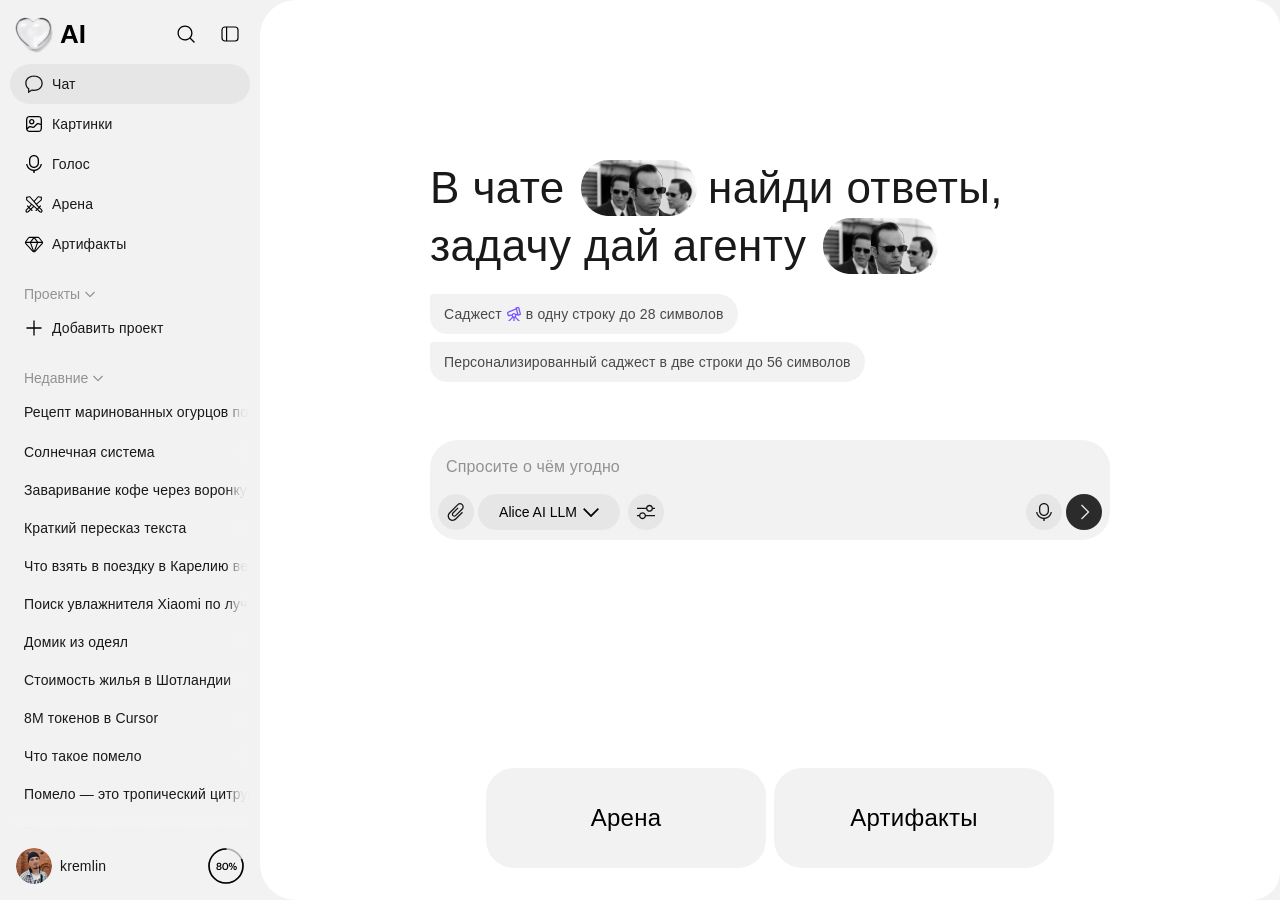
==== index.html @ e1cd1c2b "Smooth shared composer transitions and keep gallery previews at fixed size" ====
<!doctype html>
<html lang="ru">
<head>

  <meta charset="utf-8">
  <meta name="viewport" content="width=device-width, initial-scale=1">
  <meta name="color-scheme" content="light">
  <title>Чат · AI</title>
  <link rel="icon" href="[data-uri]">
  <link rel="stylesheet" href="styles.css?v=21e15c0807">
  <link rel="stylesheet" href="shared-composer.css?v=565c6301f0">
  <script src="shared-composer.js?v=a75b2acd11" defer></script>
  <script src="app.js?v=e0ffdef84a" defer></script>
</head>
<body>
  <div class="app">
    <aside class="sidebar" aria-label="Боковая панель">
      <header class="sidebar-header">
        <a class="brand" href="#" data-open-ai aria-label="Главная"><span class="brand-mark"><img src="assets/logo.png" alt=""></span><strong>AI</strong></a>
        <div class="header-tools"><a href="#" class="icon-button search-button" data-animated-icon aria-label="Поиск" data-tooltip="Поиск"><svg class="nav-icon nav-icon--search" width="20" height="20" viewBox="0 0 20 20" fill="none" aria-hidden="true" focusable="false"><g>
<path d="M8.99805 1.50098C13.1392 1.50098 16.4969 4.85794 16.4971 8.99902L16.4873 9.38477C16.4019 11.0697 15.7573 12.6058 14.7393 13.8174L18.915 18L17.9961 18.9189L13.8213 14.7373C12.5171 15.8345 10.8355 16.498 8.99805 16.498L8.6123 16.4883C4.65064 16.2874 1.50026 13.0105 1.5 8.99902C1.50013 4.85803 4.85705 1.50111 8.99805 1.50098ZM8.99805 2.80078C5.57502 2.80091 2.79994 5.576 2.7998 8.99902C2.80007 12.4219 5.5751 15.1971 8.99805 15.1973C12.4211 15.1973 15.196 12.422 15.1963 8.99902C15.1962 5.57591 12.4212 2.80078 8.99805 2.80078Z" fill="black"/>
</g><path class="search-glint" d="M4.8 8.8a4.2 4.2 0 0 1 4.2-4.2" stroke="black" stroke-width="1.1" stroke-linecap="round" pathLength="1"/></svg></a><button type="button" class="icon-button sidebar-toggle" data-animated-icon aria-label="Свернуть панель" aria-expanded="true" aria-controls="sidebar-lists" data-tooltip="Свернуть панель"><svg class="nav-icon nav-icon--panel" width="20" height="20" viewBox="0 0 20 20" fill="none" aria-hidden="true" focusable="false"><g>
<rect x="2" y="3" width="16" height="14" rx="3" stroke-width="1.2" stroke="black"/>
<line class="panel-divider" x1="6.6" y1="3" x2="6.6" y2="17" stroke-width="1.2" stroke="black"/>
</g></svg></button></div>
      </header>

      <nav class="navigation" aria-label="Разделы">
        <ul>
          <li class="menu-row nav-item" aria-current="page"><a class="row-link" data-animated-icon href="#" aria-label="Чат" data-open-ai data-tooltip="Чат" data-tooltip-collapsed data-tooltip-placement="right"><svg class="nav-icon nav-icon--chat" width="20" height="20" viewBox="0 0 20 20" fill="none" xmlns="http://www.w3.org/2000/svg" aria-hidden="true" focusable="false"><path fill-rule="evenodd" clip-rule="evenodd" d="M4.50002 19H4.00002V15.0846C2.29404 13.7394 1.22791 11.7382 1.22791 9.25032C1.22791 4.48127 5.14541 1.50061 9.97791 1.50061C14.8104 1.50061 18.7279 4.48127 18.7279 9.25032C18.7279 14.0194 14.8104 17 9.97791 17C9.27441 17 8.5903 16.9369 7.93485 16.8142L4.50002 19ZM5.30002 14.4542V16.95L7.66972 15.442L8.17397 15.5364C8.74812 15.6438 9.35209 15.7 9.97791 15.7C14.303 15.7 17.4279 13.1075 17.4279 9.25032C17.4279 5.39314 14.303 2.80061 9.97791 2.80061C5.65277 2.80061 2.52791 5.39314 2.52791 9.25032C2.52791 11.3325 3.4056 12.9604 4.80497 14.0638L5.30002 14.4542Z" fill="black" fill-opacity="0.9"/><g class="chat-typing" fill="black" fill-opacity=".9"><circle class="typing-dot typing-dot-1" cx="6.5" cy="9" r=".8"/><circle class="typing-dot typing-dot-2" cx="10" cy="9" r=".8"/><circle class="typing-dot typing-dot-3" cx="13.5" cy="9" r=".8"/></g></svg><span>Чат</span></a></li>
          <li class="menu-row nav-item"><a class="row-link" data-animated-icon href="#" aria-label="Картинки" data-tooltip="Картинки" data-tooltip-collapsed data-tooltip-placement="right"><svg class="nav-icon nav-icon--picture" width="20" height="20" viewBox="0 0 20 20" fill="none" xmlns="http://www.w3.org/2000/svg" aria-hidden="true" focusable="false"><path d="M12.0498 2C14.3412 2 15.4875 1.99987 16.3291 2.51562C16.7999 2.80417 17.1958 3.20011 17.4844 3.6709C18.0001 4.51254 18 5.65879 18 7.9502V12.0498C18 14.3412 18.0001 15.4875 17.4844 16.3291C17.1958 16.7999 16.7999 17.1958 16.3291 17.4844C15.4875 18.0001 14.3412 18 12.0498 18H7.9502C5.65879 18 4.51254 18.0001 3.6709 17.4844C3.20011 17.1958 2.80417 16.7999 2.51562 16.3291C1.99987 15.4875 2 14.3412 2 12.0498V7.9502C2 5.65879 1.99987 4.51254 2.51562 3.6709C2.80417 3.20011 3.20011 2.80417 3.6709 2.51562C4.51254 1.99987 5.65879 2 7.9502 2H12.0498ZM13.8623 10.3164C13.7751 10.3265 13.6893 10.3506 13.6094 10.3867C13.4939 10.439 13.3829 10.536 12.9385 10.9805L10.9141 13.0049C10.5709 13.3488 10.2856 13.6351 9.92578 13.7979C9.7236 13.8893 9.50849 13.949 9.28809 13.9746C8.89574 14.0202 8.50359 13.9211 8.03223 13.8027L6.74316 13.4805C6.13324 13.328 5.98825 13.3018 5.8623 13.3164C5.77513 13.3265 5.68933 13.3506 5.60938 13.3867C5.49392 13.439 5.38291 13.536 4.93848 13.9805L3.51074 15.4082C3.54593 15.5069 3.58409 15.5842 3.62402 15.6494C3.80543 15.9454 4.05456 16.1946 4.35059 16.376C4.53278 16.4876 4.80713 16.5862 5.38965 16.6416C5.99189 16.6989 6.77932 16.7002 7.9502 16.7002H12.0498C13.2207 16.7002 14.0081 16.6989 14.6104 16.6416C15.1929 16.5862 15.4672 16.4876 15.6494 16.376C15.9454 16.1946 16.1946 15.9454 16.376 15.6494C16.4876 15.4672 16.5862 15.1929 16.6416 14.6104C16.6989 14.0081 16.7002 13.2207 16.7002 12.0498V10.9697L14.7432 10.4805C14.1332 10.328 13.9883 10.3018 13.8623 10.3164ZM7.9502 3.2998C6.77932 3.2998 5.99189 3.30114 5.38965 3.3584C4.80713 3.41381 4.53278 3.51241 4.35059 3.62402C4.05456 3.80543 3.80543 4.05456 3.62402 4.35059C3.51241 4.53278 3.41381 4.80713 3.3584 5.38965C3.30114 5.99189 3.2998 6.77932 3.2998 7.9502V12.0498C3.2998 12.7432 3.30022 13.3021 3.3125 13.7676L4.08594 12.9951C4.42908 12.6512 4.71443 12.3649 5.07422 12.2021C5.2764 12.1107 5.49151 12.051 5.71191 12.0254C6.10426 11.9798 6.49641 12.0789 6.96777 12.1973L8.25684 12.5195C8.86675 12.672 9.01175 12.6982 9.1377 12.6836C9.22487 12.6735 9.31067 12.6494 9.39062 12.6133C9.50608 12.561 9.61708 12.464 10.0615 12.0195L12.0859 9.99512C12.4291 9.65119 12.7144 9.36488 13.0742 9.20215C13.2764 9.11072 13.4915 9.051 13.7119 9.02539C14.1043 8.97981 14.4964 9.07886 14.9678 9.19727L16.7002 9.62988V7.9502C16.7002 6.77932 16.6989 5.99189 16.6416 5.38965C16.5862 4.80713 16.4876 4.53278 16.376 4.35059C16.1946 4.05456 15.9454 3.80543 15.6494 3.62402C15.4672 3.51241 15.1929 3.41381 14.6104 3.3584C14.0081 3.30114 13.2207 3.2998 12.0498 3.2998H7.9502Z" fill="black"/><path d="M7.74902 5C9.26717 5.00005 10.498 6.23087 10.498 7.74902C10.498 9.26713 9.26713 10.498 7.74902 10.498C6.23087 10.498 5.00005 9.26717 5 7.74902C5 6.23083 6.23083 5 7.74902 5ZM7.74902 6.2998C6.9488 6.2998 6.2998 6.9488 6.2998 7.74902C6.29986 8.5492 6.94884 9.19824 7.74902 9.19824C8.54916 9.19819 9.19819 8.54916 9.19824 7.74902C9.19824 6.94884 8.5492 6.29986 7.74902 6.2998Z" fill="black" class="picture-sun"/></svg><span>Картинки</span></a></li>
          <li class="menu-row nav-item"><a class="row-link" data-animated-icon href="#" aria-label="Голос" data-tooltip="Голос" data-tooltip-collapsed data-tooltip-placement="right"><svg class="nav-icon nav-icon--voice" width="20" height="20" viewBox="0 0 20 20" fill="none" xmlns="http://www.w3.org/2000/svg" aria-hidden="true" focusable="false"><path d="M3.37402 10C3.85683 13.2259 6.63971 15.7 10 15.7002C13.3603 15.7 16.1432 13.2259 16.626 10H17.9346C17.4749 13.6849 14.5119 16.5903 10.7998 16.959L10.6523 19H9.34766L9.19922 16.959C5.48763 16.5898 2.52408 13.6845 2.06445 10H3.37402Z" fill="black"/><path d="M10 1C12.7614 1 15 3.23858 15 6V9C15 11.7614 12.7614 14 10 14C7.23858 14 5 11.7614 5 9V6C5 3.23858 7.23858 1 10 1ZM10 2.2998C7.95655 2.2998 6.2998 3.95655 6.2998 6V9C6.2998 11.0435 7.95655 12.7002 10 12.7002C12.0435 12.7002 13.7002 11.0435 13.7002 9V6C13.7002 3.95655 12.0435 2.2998 10 2.2998Z" fill="black" class="voice-capsule"/><g class="voice-waves" fill="none" stroke="black" stroke-width="1.1" stroke-linecap="round"><path d="M2.7 4.5Q1.2 6.4 2.7 8.3" pathLength="1"/><path d="M17.3 4.5Q18.8 6.4 17.3 8.3" pathLength="1"/></g></svg><span>Голос</span></a></li>
          <li class="menu-row nav-item"><a class="row-link" data-animated-icon href="#" aria-label="Арена" data-tooltip="Арена" data-tooltip-collapsed data-tooltip-placement="right"><svg class="nav-icon nav-icon--arena" aria-hidden="true" focusable="false" preserveAspectRatio="none" overflow="visible" style="display: block;" width="20" height="20" viewBox="0 0 20 20" fill="none" xmlns="http://www.w3.org/2000/svg">
<g>
<path d="M14.2373 2.2218L17.4189 2.67688L17.8916 2.74426V6.20032L17.7012 6.36536L13.1035 10.3341L14.8818 12.3927L15.1064 12.6163L16.1113 11.6114C16.3261 11.3968 16.6739 11.3967 16.8887 11.6114C17.1033 11.8262 17.1033 12.174 16.8887 12.3888L15.8838 13.3937L18.0479 15.5607L18.0781 15.5909L18.1035 15.6251L18.1045 15.6271L18.1064 15.629C18.1075 15.6304 18.109 15.632 18.1104 15.6339C18.1132 15.6379 18.1169 15.6435 18.1211 15.6495C18.1295 15.6617 18.1405 15.6784 18.1533 15.6984C18.1792 15.7386 18.2137 15.7945 18.251 15.8634C18.3247 15.9995 18.4163 16.196 18.4785 16.4288C18.6039 16.8981 18.6194 17.5848 18.0479 18.1564C17.4763 18.7276 16.7896 18.7113 16.3203 18.5861C16.0879 18.5239 15.8919 18.4321 15.7559 18.3585C15.687 18.3212 15.6301 18.2877 15.5898 18.2618C15.5698 18.2489 15.5532 18.237 15.541 18.2286C15.5352 18.2246 15.5303 18.2207 15.5264 18.2179C15.5244 18.2166 15.522 18.216 15.5205 18.215L15.5176 18.212L15.4824 18.1866L15.4522 18.1564L13.2871 15.9904L12.3887 16.8888C12.1739 17.1034 11.8261 17.1034 11.6113 16.8888C11.3966 16.6741 11.3967 16.3262 11.6113 16.1114L12.5098 15.213L12.2861 14.9894L10 13.0148L7.71387 14.9894L7.49024 15.213L8.38867 16.1114C8.60319 16.3262 8.60325 16.6741 8.38867 16.8888C8.17396 17.1035 7.82614 17.1033 7.61133 16.8888L6.71289 15.9904L4.54785 18.1564L4.51758 18.1866L4.48242 18.212L4.47949 18.215C4.47807 18.216 4.47559 18.2166 4.47363 18.2179C4.46973 18.2207 4.46482 18.2246 4.45899 18.2286C4.44679 18.237 4.4302 18.2489 4.41016 18.2618C4.36997 18.2877 4.31301 18.3212 4.24414 18.3585C4.10818 18.4321 3.91206 18.5239 3.67969 18.5861C3.21046 18.7114 2.52373 18.7275 1.95215 18.1564C1.38044 17.5848 1.39613 16.8982 1.52149 16.4288C1.58368 16.196 1.67531 15.9995 1.74902 15.8634C1.78634 15.7945 1.82082 15.7386 1.84668 15.6984C1.85955 15.6784 1.87052 15.6617 1.87891 15.6495C1.88307 15.6435 1.88681 15.6379 1.88965 15.6339C1.89099 15.6321 1.89255 15.6304 1.89356 15.629L1.89551 15.6271V15.6251L1.92188 15.5909L1.95215 15.5607L4.11621 13.3937L3.11133 12.3888C2.89654 12.174 2.89654 11.8262 3.11133 11.6114C3.32613 11.3968 3.67393 11.3967 3.88867 11.6114L4.89356 12.6163L5.11817 12.3927L6.89551 10.3341L2.29883 6.36536L2.1084 6.20032V2.74426L2.58106 2.67688L5.7627 2.2218L6.06055 2.17981L6.25684 2.40735L10 6.74133L13.7432 2.40735L13.9395 2.17981L14.2373 2.2218ZM2.7666 16.2999C2.75375 16.3202 2.73683 16.3508 2.7168 16.3878C2.67079 16.4728 2.61856 16.5873 2.58496 16.713C2.51875 16.961 2.53486 17.1833 2.72949 17.378C2.92442 17.5728 3.14743 17.5898 3.39551 17.5236C3.52118 17.49 3.63579 17.4377 3.7207 17.3917C3.75919 17.3709 3.78924 17.351 3.80957 17.338L5.93457 15.212L4.89453 14.172L2.7666 16.2999ZM14.0654 15.212L16.1904 17.338C16.2108 17.351 16.2408 17.3709 16.2793 17.3917C16.3642 17.4377 16.4788 17.49 16.6045 17.5236C16.8525 17.5898 17.0756 17.5728 17.2705 17.378C17.465 17.1833 17.4812 16.961 17.415 16.713C17.3815 16.5873 17.3292 16.4728 17.2832 16.3878C17.2632 16.3508 17.2463 16.3203 17.2334 16.2999L15.1055 14.172L14.0654 15.212ZM5.93848 13.1271L5.92578 13.1417L5.91113 13.1564L5.67188 13.3947L6.71192 14.4347L6.95215 14.1964L6.96582 14.1827L6.98145 14.1691L9.1582 12.2882L7.72852 11.0538L5.93848 13.1271ZM3.20899 3.69739V5.69641L13.0186 14.1691L13.0342 14.1827L13.0479 14.1964L13.2881 14.4347L14.3281 13.3947L14.0889 13.1564L14.0742 13.1417L14.0615 13.1271L5.62207 3.35364L3.20899 3.69739ZM10.7266 7.58215L12.3848 9.50207L16.791 5.69641V3.69739L14.3779 3.35364L10.7266 7.58215Z" fill="black"/>
</g>
<path class="arena-clash" d="M7.3 2.6l1.1 1.5M10 .9v2M12.7 2.6l-1.1 1.5" stroke="black" stroke-width="1.1" stroke-linecap="round" pathLength="1"/></svg><span>Арена</span></a></li>
          <li class="menu-row nav-item"><a class="row-link" data-animated-icon href="#" aria-label="Артифакты" data-open-artifacts data-tooltip="Артифакты" data-tooltip-collapsed data-tooltip-placement="right"><svg class="nav-icon nav-icon--gem" width="20" height="20" viewBox="0 0 20 20" fill="none" xmlns="http://www.w3.org/2000/svg" aria-hidden="true" focusable="false"><path d="M1.83441 9.64739L8.89859 17.2882C9.49241 17.9305 10.5076 17.9305 11.1014 17.2882L18.1277 9.68843C18.6297 9.1454 18.661 8.31748 18.2015 7.73805L15.2259 3.98624C14.9414 3.62748 14.5086 3.41833 14.0507 3.41833H5.62292C5.14193 3.41833 4.69011 3.649 4.40801 4.03857L1.7209 7.74934C1.30168 8.32826 1.34918 9.12255 1.83441 9.64739Z" stroke="black" stroke-width="1.1"/><g class="gem-facets"><path d="M18.6327 8.37756H1.36735" stroke="black" stroke-width="1.1"/><path d="M13.6735 8.37756L10.2948 17.5" stroke="black" stroke-width="1.1"/><path d="M6.32653 8.37756L9.73425 17.5784" stroke="black" stroke-width="1.1"/><path d="M10 3.41833L13.8571 8.37752" stroke="black" stroke-width="1.1"/><path d="M10.1837 3.41833L6.32653 8.37752" stroke="black" stroke-width="1.1"/></g><path class="gem-glint" d="M17.1 .7V4.5M15.2 2.6H19" fill="none" stroke="black" stroke-width="1.1" stroke-linecap="round" pathLength="1"/></svg><span>Артифакты</span></a></li>
        </ul>
      </nav>
      <nav class="compact-lists" aria-label="Списки" inert aria-hidden="true">
        <button class="icon-button compact-projects" data-animated-icon type="button" aria-label="Проекты" data-tooltip="Проекты" data-tooltip-placement="right" hidden><svg class="nav-icon nav-icon--projects" width="20" height="20" viewBox="0 0 20 20" fill="none" aria-hidden="true" focusable="false"><rect class="project-sheet" x="6" y="4.5" width="7.5" height="9" rx="1" stroke="black" stroke-width="1.1"/><g>
<path class="folder-body" d="M10 3.8418H15.5C17.433 3.8418 19 5.4088 19 7.3418V14.1523L18.9951 14.332C18.9045 16.1219 17.4696 17.5569 15.6797 17.6475L15.5 17.6523H4.5L4.32031 17.6475C2.53043 17.5569 1.09554 16.1219 1.00488 14.332L1 14.1523V5.5C1 3.567 2.567 2 4.5 2H8.2002L10 3.8418ZM4.5 3.2998C3.28498 3.2998 2.29981 4.28497 2.2998 5.5V14.1523C2.29995 15.3672 3.28506 16.3525 4.5 16.3525H15.5C16.7149 16.3525 17.7001 15.3672 17.7002 14.1523V7.3418C17.7002 6.12677 16.715 5.1416 15.5 5.1416H9.45312L7.65234 3.2998H4.5Z" fill="black"/>
</g></svg></button>
        <button class="icon-button compact-chats" data-animated-icon type="button" aria-label="Чаты" data-tooltip="Чаты" data-tooltip-placement="right"><svg class="nav-icon nav-icon--chats" width="20" height="20" viewBox="0 0 20 20" fill="none" aria-hidden="true" focusable="false"><g>
<path d="M8.72658 1.5C12.5292 1.5 15.6481 3.77199 15.932 7.45215C17.4834 8.35142 18.4993 9.91698 18.4993 11.9528C18.4993 13.3444 18.0236 14.5155 17.2274 15.4049V18.4902H17.2176V18.5H16.1056L16.1066 18.499L14.0134 17.1666C13.544 17.2614 13.0527 17.3119 12.5463 17.3119C10.1635 17.3119 8.10625 16.2285 7.15517 14.3749C7.08384 14.3623 7.01306 14.3482 6.94253 14.3339L4.40253 15.9512L4.39668 15.9551V15.9531H3.20862V15.9434H3.19886V12.3625C2.13932 11.2644 1.50075 9.78286 1.50065 8.00522C1.50065 4.00153 4.7371 1.50017 8.72658 1.5ZM15.8832 8.99334C15.399 12.3925 12.4187 14.4798 8.80266 14.5085C9.62065 15.4548 10.937 16.0185 12.5463 16.0185C12.971 16.0185 13.3782 15.9772 13.7617 15.8995L14.265 15.7971L14.2748 15.7951L14.2728 15.798L15.934 16.8544V14.9065L15.9437 14.9153L15.9369 14.9084L16.2617 14.5456C16.8421 13.8985 17.2059 13.0351 17.2059 11.9528C17.2059 10.7343 16.7197 9.70943 15.8832 8.99334ZM8.72658 2.79344C6.99467 2.79352 5.51111 3.31791 4.46106 4.23124C3.4112 5.14453 2.79406 6.44762 2.79406 8.00522C2.79416 9.45498 3.30728 10.614 4.13137 11.4671L4.48935 11.8377L4.49617 11.8446H4.49227V14.3602L6.68502 12.9653L6.6938 12.9605L6.69282 12.9644L7.19614 13.0668C7.68043 13.165 8.19315 13.216 8.72658 13.216C10.4586 13.216 11.942 12.6916 12.9921 11.7782C14.042 10.865 14.66 9.56278 14.6601 8.00522C14.6601 6.44749 14.0421 5.14454 12.9921 4.23124C11.942 3.31795 10.4585 2.79344 8.72658 2.79344Z" fill="black"/>
</g><g fill="black"><circle class="typing-dot typing-dot-1" cx="6" cy="8" r=".65"/><circle class="typing-dot typing-dot-2" cx="8.7" cy="8" r=".65"/><circle class="typing-dot typing-dot-3" cx="11.4" cy="8" r=".65"/></g></svg></button>
      </nav>

      <div class="sidebar-lists" id="sidebar-lists">
        <section class="projects" data-collapsible aria-labelledby="projects-heading">
          <div class="section-head"><h2 id="projects-heading"><a class="section-toggle" href="#" role="button" aria-expanded="true" aria-controls="projects-list">Проекты<img src="[data-uri]" alt=""></a></h2><a href="#" class="icon-button row-action" aria-label="Добавить проект" data-tooltip="Добавить" role="button" data-add-project="header" hidden><img src="[data-uri]" alt=""></a></div>
          <ul id="projects-list">
            <li class="menu-row nav-item" data-empty-project>
              <a class="row-link" href="#" role="button" data-add-project="empty">
                <span class="project-add-icon"><img src="assets/add-project.svg" alt=""></span>
                <span>Добавить проект</span>
              </a>
            </li>
            <li id="metrics-project" hidden class="menu-row item-row folder-row"><a class="row-link" href="#" role="button" data-project-toggle aria-expanded="true" aria-controls="metrics-chat"><img data-folder-open src="[data-uri]" alt=""><img data-folder-closed hidden src="[data-uri]" alt=""><span class="row-label">Метрика</span></a><a href="#" class="icon-button row-action" aria-label="Действия · Метрика"><img src="[data-uri]" alt=""></a></li>
            <li id="metrics-chat" class="menu-row item-row nested" hidden><a class="row-link" href="#"><span class="row-label">Анализ эксперимента редизайна</span></a><a href="#" class="icon-button row-action" aria-label="Действия · Анализ эксперимента редизайна"><img src="[data-uri]" alt=""></a></li>
            <li id="architecture-project" hidden class="menu-row item-row folder-row"><a class="row-link" href="#"><img src="[data-uri]" alt=""><span class="row-label">Архитектура</span></a><a href="#" class="icon-button row-action" aria-label="Действия · Архитектура"><img src="[data-uri]" alt=""></a></li>
          </ul>
        </section>

        <section class="recent" data-collapsible aria-labelledby="recent-heading">
          <div class="section-head"><h2 id="recent-heading"><a class="section-toggle" href="#" role="button" aria-expanded="true" aria-controls="recent-content">Недавние<img src="[data-uri]" alt=""></a></h2><a href="#" class="icon-button row-action" aria-label="Управление списком" data-tooltip="Выбрать"><img src="[data-uri]" alt=""></a></div>
          <div class="recent-window" id="recent-content">
            <ul class="recent-list" tabindex="0" aria-label="Недавние чаты">
              <li class="menu-row item-row "><a class="row-link" href="#"><span class="row-label">Рецепт маринованных огурцов по бабушкиному рецепту</span></a><a href="#" class="icon-button row-action" aria-label="Действия · Рецепт маринованных огурцов по бабушкиному рецепту"><img src="[data-uri]" alt=""></a></li>
              <li class="menu-row item-row "><a class="row-link" href="#"><span class="row-label">Солнечная система</span></a><a href="#" class="icon-button row-action" aria-label="Действия · Солнечная система"><img src="[data-uri]" alt=""></a></li>
              <li class="menu-row item-row "><a class="row-link" href="#"><span class="row-label">Заваривание кофе через воронку</span></a><a href="#" class="icon-button row-action" aria-label="Действия · Заваривание кофе через воронку"><img src="[data-uri]" alt=""></a></li>
              <li class="menu-row item-row "><a class="row-link" href="#"><span class="row-label">Краткий пересказ текста</span></a><a href="#" class="icon-button row-action" aria-label="Действия · Краткий пересказ текста"><img src="[data-uri]" alt=""></a></li>
              <li class="menu-row item-row "><a class="row-link" href="#"><span class="row-label">Что взять в поездку в Карелию весной</span></a><a href="#" class="icon-button row-action" aria-label="Действия · Что взять в поездку в Карелию весной"><img src="[data-uri]" alt=""></a></li>
              <li class="menu-row item-row "><a class="row-link" href="#"><span class="row-label">Поиск увлажнителя Xiaomi по лучшей цене в интернете</span></a><a href="#" class="icon-button row-action" aria-label="Действия · Поиск увлажнителя Xiaomi по лучшей цене в интернете"><img src="[data-uri]" alt=""></a></li>
              <li class="menu-row item-row "><a class="row-link" href="#"><span class="row-label">Домик из одеял</span></a><a href="#" class="icon-button row-action" aria-label="Действия · Домик из одеял"><img src="[data-uri]" alt=""></a></li>
              <li class="menu-row item-row "><a class="row-link" href="#"><span class="row-label">Стоимость жилья в Шотландии</span></a><a href="#" class="icon-button row-action" aria-label="Действия · Стоимость жилья в Шотландии"><img src="[data-uri]" alt=""></a></li>
              <li class="menu-row item-row "><a class="row-link" href="#"><span class="row-label">8M токенов в Cursor</span></a><a href="#" class="icon-button row-action" aria-label="Действия · 8M токенов в Cursor"><img src="[data-uri]" alt=""></a></li>
              <li class="menu-row item-row "><a class="row-link" href="#"><span class="row-label">Что такое помело</span></a><a href="#" class="icon-button row-action" aria-label="Действия · Что такое помело"><img src="[data-uri]" alt=""></a></li>
              <li class="menu-row item-row "><a class="row-link" href="#"><span class="row-label">Помело — это тропический цитрусовый фрукт.</span></a><a href="#" class="icon-button row-action" aria-label="Действия · Помело — это тропический цитрусовый фрукт."><img src="[data-uri]" alt=""></a></li>
              <li class="menu-row item-row "><a class="row-link" href="#"><span class="row-label">Он известен своим сладким вкусом и крупными размерами.</span></a><a href="#" class="icon-button row-action" aria-label="Действия · Он известен своим сладким вкусом и крупными размерами."><img src="[data-uri]" alt=""></a></li>
              <li class="menu-row item-row "><a class="row-link" href="#"><span class="row-label">Он известен своим сладким вкусом и крупными размерами.</span></a><a href="#" class="icon-button row-action" aria-label="Действия · Он известен своим сладким вкусом и крупными размерами."><img src="[data-uri]" alt=""></a></li>
              <li class="menu-row item-row "><a class="row-link" href="#"><span class="row-label">План выходных за городом</span></a><a href="#" class="icon-button row-action" aria-label="Действия · План выходных за городом"><img src="[data-uri]" alt=""></a></li>
              <li class="menu-row item-row "><a class="row-link" href="#"><span class="row-label">Как ухаживать за монстерой</span></a><a href="#" class="icon-button row-action" aria-label="Действия · Как ухаживать за монстерой"><img src="[data-uri]" alt=""></a></li>
              <li class="menu-row item-row "><a class="row-link" href="#"><span class="row-label">Подборка книг на осень</span></a><a href="#" class="icon-button row-action" aria-label="Действия · Подборка книг на осень"><img src="[data-uri]" alt=""></a></li>
              <li class="menu-row item-row "><a class="row-link" href="#"><span class="row-label">Маршрут прогулки по Петербургу</span></a><a href="#" class="icon-button row-action" aria-label="Действия · Маршрут прогулки по Петербургу"><img src="[data-uri]" alt=""></a></li>
              <li class="menu-row item-row "><a class="row-link" href="#"><span class="row-label">Идеи для домашней пиццы</span></a><a href="#" class="icon-button row-action" aria-label="Действия · Идеи для домашней пиццы"><img src="[data-uri]" alt=""></a></li>
              <li class="menu-row item-row "><a class="row-link" href="#"><span class="row-label">Чем заняться в дождливый день</span></a><a href="#" class="icon-button row-action" aria-label="Действия · Чем заняться в дождливый день"><img src="[data-uri]" alt=""></a></li>
              <li class="menu-row item-row "><a class="row-link" href="#"><span class="row-label">Список вещей для похода</span></a><a href="#" class="icon-button row-action" aria-label="Действия · Список вещей для похода"><img src="[data-uri]" alt=""></a></li>
              <li class="menu-row item-row "><a class="row-link" href="#"><span class="row-label">Как выбрать велосипед</span></a><a href="#" class="icon-button row-action" aria-label="Действия · Как выбрать велосипед"><img src="[data-uri]" alt=""></a></li>
              <li class="menu-row item-row "><a class="row-link" href="#"><span class="row-label">Плейлист для работы</span></a><a href="#" class="icon-button row-action" aria-label="Действия · Плейлист для работы"><img src="[data-uri]" alt=""></a></li>
              <li class="menu-row item-row "><a class="row-link" href="#"><span class="row-label">Утренняя зарядка за 10 минут</span></a><a href="#" class="icon-button row-action" aria-label="Действия · Утренняя зарядка за 10 минут"><img src="[data-uri]" alt=""></a></li>
              <li class="menu-row item-row "><a class="row-link" href="#"><span class="row-label">Настройка домашнего рабочего места</span></a><a href="#" class="icon-button row-action" aria-label="Действия · Настройка домашнего рабочего места"><img src="[data-uri]" alt=""></a></li>
              <li class="menu-row item-row "><a class="row-link" href="#"><span class="row-label">Фильмы на вечер пятницы</span></a><a href="#" class="icon-button row-action" aria-label="Действия · Фильмы на вечер пятницы"><img src="[data-uri]" alt=""></a></li>
              <li class="menu-row item-row "><a class="row-link" href="#"><span class="row-label">Подарок другу на день рождения</span></a><a href="#" class="icon-button row-action" aria-label="Действия · Подарок другу на день рождения"><img src="[data-uri]" alt=""></a></li>
              <li class="menu-row item-row "><a class="row-link" href="#"><span class="row-label">Почему листья меняют цвет</span></a><a href="#" class="icon-button row-action" aria-label="Действия · Почему листья меняют цвет"><img src="[data-uri]" alt=""></a></li>
              <li class="menu-row item-row "><a class="row-link" href="#"><span class="row-label">Простой рецепт тыквенного супа</span></a><a href="#" class="icon-button row-action" aria-label="Действия · Простой рецепт тыквенного супа"><img src="[data-uri]" alt=""></a></li>
              <li class="menu-row item-row "><a class="row-link" href="#"><span class="row-label">Как научиться рисовать</span></a><a href="#" class="icon-button row-action" aria-label="Действия · Как научиться рисовать"><img src="[data-uri]" alt=""></a></li>
              <li class="menu-row item-row "><a class="row-link" href="#"><span class="row-label">Поездка на Байкал зимой</span></a><a href="#" class="icon-button row-action" aria-label="Действия · Поездка на Байкал зимой"><img src="[data-uri]" alt=""></a></li>
              <li class="menu-row item-row "><a class="row-link" href="#"><span class="row-label">Что посмотреть в Казани</span></a><a href="#" class="icon-button row-action" aria-label="Действия · Что посмотреть в Казани"><img src="[data-uri]" alt=""></a></li>
              <li class="menu-row item-row "><a class="row-link" href="#"><span class="row-label">Уход за комнатными растениями</span></a><a href="#" class="icon-button row-action" aria-label="Действия · Уход за комнатными растениями"><img src="[data-uri]" alt=""></a></li>
              <li class="menu-row item-row "><a class="row-link" href="#"><span class="row-label">Прогулка по звёздному небу</span></a><a href="#" class="icon-button row-action" aria-label="Действия · Прогулка по звёздному небу"><img src="[data-uri]" alt=""></a></li>
              <li class="menu-row item-row "><a class="row-link" href="#"><span class="row-label">Рецепт домашних сырников</span></a><a href="#" class="icon-button row-action" aria-label="Действия · Рецепт домашних сырников"><img src="[data-uri]" alt=""></a></li>
              <li class="menu-row item-row "><a class="row-link" href="#"><span class="row-label">Солнечная система</span></a><a href="#" class="icon-button row-action" aria-label="Действия · Солнечная система"><img src="[data-uri]" alt=""></a></li>
              <li class="menu-row item-row "><a class="row-link" href="#"><span class="row-label">Домик из одеял</span></a><a href="#" class="icon-button row-action" aria-label="Действия · Домик из одеял"><img src="[data-uri]" alt=""></a></li>
              <li class="menu-row item-row "><a class="row-link" href="#"><span class="row-label">Заваривание кофе через воронку</span></a><a href="#" class="icon-button row-action" aria-label="Действия · Заваривание кофе через воронку"><img src="[data-uri]" alt=""></a></li>
            </ul>
          </div>
        </section>

      </div>



      <footer class="account">
        <button class="profile" type="button" aria-label="Меню профиля">
          <img class="avatar" src="[data-uri]" alt="" width="36" height="36">
          <span class="username">kremlin</span>
          <span class="profile-arrow" aria-hidden="true"><img src="[data-uri]" alt=""></span>
        </button>
        <a class="usage" href="#" aria-label="Лимиты" data-tooltip="Лимиты" data-tooltip-placement="right"><img src="[data-uri]" alt=""><span class="visually-hidden">Лимит 80%</span></a>
      </footer>
    </aside>

    <main class="workspace">
      <header class="artifact-topbar" aria-hidden="true" inert>
        <button class="artifact-back icon-button" type="button" aria-label="Новый проект"><img src="artifacts/assets/495c5.svg" alt=""></button>
        <button class="artifact-brand" type="button">Artifacts AI</button>
        <button class="artifact-settings icon-button" type="button" aria-label="Настройки артефактов"><img src="artifacts/assets/11d1b.svg" alt=""></button>
      </header>
      <section class="conversation" aria-label="Чат">
        <div class="chat-intro">
        <h1>
          <span class="headline-line"><span>В чате</span> <img class="agents" src="[data-uri]" alt="" width="115" height="56"> <span>найди ответы,</span></span>
          <span class="headline-line"><span>задачу дай агенту</span> <img class="agents" src="[data-uri]" alt="" width="115" height="56"></span>
        </h1>
        <div class="suggestions">
          <a class="suggestion" href="#">Саджест <img src="[data-uri]" alt=""> в одну строку до 28 символов</a>
          <a class="suggestion" href="#">Персонализированный саджест в две строки до 56 символов</a>
        </div>

        </div>
        <div class="shared-composer" id="shared-composer">
          <div class="artifact-heading" aria-hidden="true" inert>
            <h2>Опишите свою идею</h2>
            <p>Соберу по ней веб-приложение</p>
          </div>
          <div class="artifact-controls" aria-hidden="true" inert>
            <div class="artifact-providers" role="group" aria-label="Инструмент создания">
              <button type="button" data-shared-provider="OpenCode" aria-pressed="true">OpenCode</button>
              <button type="button" data-shared-provider="Codex" aria-pressed="false">Codex</button>
              <button type="button" data-shared-provider="Другое" aria-pressed="false">Другое</button>
            </div>
            <div class="model-picker" id="shared-model-picker">
              <button class="model" type="button" id="shared-model-toggle" aria-label="Выбрать модель" aria-expanded="false" aria-controls="shared-model-menu">
                <span class="artifact-model-label">Модель: <span id="shared-model-name">GLM 5.2</span></span><img src="[data-uri]" alt="">
              </button>
              <div class="shared-model-menu" id="shared-model-menu" hidden>
                <button type="button" data-shared-model="GLM 5.2">GLM 5.2</button>
                <button type="button" data-shared-model="GPT-5">GPT-5</button>
                <button type="button" data-shared-model="Claude Sonnet">Claude Sonnet</button>
              </div>
            </div>
          </div>
          <form class="composer" id="shared-composer-form" aria-label="Поле сообщения">
            <div class="shared-attachments" id="shared-attachments" hidden></div>
            <textarea class="prompt" id="shared-prompt" aria-label="Сообщение" placeholder="Спросите о чём угодно" rows="1" maxlength="4000"></textarea>
            <div class="model-picker chat-model-picker" id="shared-chat-model-picker">
              <button class="model" type="button" id="shared-chat-model-toggle" aria-label="Выбрать модель" aria-expanded="false" aria-controls="shared-chat-model-menu">
                <span>Alice AI LLM</span><img src="[data-uri]" alt="">
              </button>
              <div class="shared-model-menu" id="shared-chat-model-menu" hidden>
                <button type="button" data-shared-model="Alice AI LLM">Alice AI LLM</button>
              </div>
            </div>
            <div class="composer-toolbar">
              <div class="composer-tools">
                <button type="button" class="icon-button" aria-label="Прикрепить файл" id="shared-attach"><img src="[data-uri]" alt=""></button>
                <span class="inline-model-space" aria-hidden="true"></span>
                <button type="button" class="icon-button" aria-label="Настройки" id="shared-inline-settings"><img src="[data-uri]" alt=""></button>
              </div>
              <div class="composer-tools">
                <button type="button" class="icon-button" aria-label="Микрофон" id="shared-microphone"><img src="[data-uri]" alt=""></button>
                <button type="submit" class="icon-button send" aria-label="Отправить" id="shared-send"><img src="[data-uri]" alt=""></button>
              </div>
            </div>
            <input id="shared-file-input" type="file" accept="image/*,.pdf,.txt,.md" multiple hidden>
          </form>
        </div>
      </section>

      <div class="destinations">
        <a href="#">Арена</a>
        <a href="#" data-open-artifacts>Артифакты</a>
      </div>
    </main>
    <section class="artifacts-portal" id="artifacts-portal" aria-label="Артефакты" aria-hidden="true" inert><iframe src="artifacts/index.html?v=74c417247e" title="Artifacts AI — создание приложений" tabindex="-1"></iframe></section>
  </div>
  <div class="tooltip" id="tooltip" role="tooltip" hidden></div>
</body>
</html>
---- styles.css ----
@font-face {
  font-family: "Local YS Text";
  src: local("YS Text Web Regular"), local("YSTextWeb-Regular"), local("YS Text Web");
  font-weight: 100 900;
}

:root {
  --surface: #f2f2f2;
  --hover: rgb(0 0 0 / 5%);
  --ink: rgb(0 0 0 / 90%);
  --quiet: rgb(0 0 0 / 40%);
  --text-font: "Local YS Text", Arial, sans-serif;
  --geo-font: "YS Geo", "YS Geo Regular", var(--text-font);
  color: var(--ink);
  font: 400 14px/18px var(--geo-font);
  letter-spacing: .01em;
  -webkit-font-smoothing: antialiased;
}

* { box-sizing: border-box; }
body, h1, h2, p, ul { margin: 0; }
body { background: var(--surface); }
ul { list-style: none; padding: 0; }
img { flex: none; display: block; }
a { color: inherit; text-decoration: none; cursor: pointer; }
button { cursor: pointer; }
a:focus-visible, .icon-button:focus-visible { outline: 2px solid #7a55ff; outline-offset: 2px; }
[hidden] { display: none !important; }
.app {
  --sidebar-width: 260px;
  --sidebar-duration: 320ms;
  --sidebar-easing: cubic-bezier(.22, 1, .36, 1);
  position: relative;
  height: 100vh;
  height: 100dvh;
  display: grid;
  grid-template-columns: var(--sidebar-width) minmax(0, 1fr);
  transition: grid-template-columns var(--sidebar-duration) var(--sidebar-easing);
  overflow: hidden;
  border-radius: 28px;
}

.sidebar {
  min-width: 0;
  min-height: 0;
  padding: 14px 10px 10px;
  display: flex;
  flex-direction: column;
  overflow: hidden;
  transition: padding-bottom var(--sidebar-duration) var(--sidebar-easing);
}

.sidebar-header, .brand, .header-tools, .account, .profile, .section-head,
.menu-row, .composer-tools, .composer-toolbar, .suggestion, .model, .section-head h2, .row-link, .section-toggle {
  display: flex;
  align-items: center;
}
.sidebar-header {
  height: 40px;
  flex: none;
  justify-content: space-between;
  padding: 0 0 0 4px;
  margin-bottom: 10px;
}
.brand {
  flex: none;
  gap: 6px;
  height: 40px;
  color: #000;
  transition: opacity 140ms ease, transform var(--sidebar-duration) var(--sidebar-easing), visibility 0s;
}
.brand-mark {
  flex: none;
  display: flex;
  flex-direction: column;
  align-items: center;
  justify-content: flex-end;
  width: 40px;
  height: 40px;
}
.brand-mark img { width: 100%; height: auto; aspect-ratio: 1293 / 1216; object-fit: cover; }
.brand strong { font: 900 26px/28px var(--text-font); letter-spacing: 0; }
.header-tools { display: contents; }
.header-tools .icon-button { width: 40px; height: 40px; }
.search-button, .sidebar-toggle {
  position: absolute;
  top: 14px;
  z-index: 2;
  transition: left var(--sidebar-duration) var(--sidebar-easing), opacity 160ms ease;
}
.search-button { left: calc(var(--sidebar-width) - 94px); }
.sidebar-toggle { left: calc(var(--sidebar-width) - 50px); }
.composer-tools { gap: 8px; }
.icon-button {
  width: 36px;
  height: 36px;
  padding: 0;
  flex: none;
  display: grid;
  place-items: center;
  border: 0;
  border-radius: 50%;
  background: transparent;
}

.navigation, .projects { flex: none; margin-bottom: 16px; }
.projects {
  display: grid;
  grid-template-rows: 28px 1fr;
  transition: grid-template-rows 240ms var(--sidebar-easing);
}
.projects.is-collapsed { grid-template-rows: 28px 0fr; }
#projects-list { min-height: 0; overflow: hidden; }
#projects-list > li, .recent-list {
  opacity: 1;
  transform: translateY(0);
  visibility: visible;
  transition: opacity 200ms ease, transform 240ms var(--sidebar-easing), visibility 0s;
}
.projects.is-collapsed #projects-list > li, .recent.is-collapsed .recent-list {
  opacity: 0;
  transform: translateY(-12px);
  visibility: hidden;
  transition-delay: 0s, 0s, 240ms;
}
.menu-row {
  position: relative;
  padding: 0;
  border-radius: 40px;
  --row-color: var(--surface);
}
.row-link {
  flex: 1;
  gap: 8px;
  min-width: 0;
  height: 100%;
  padding: 0 0 0 14px;
  border-radius: inherit;
}
.navigation .row-link { transition: padding-left var(--sidebar-duration) var(--sidebar-easing); }
.navigation .row-link > span {
  white-space: nowrap;
  transition: opacity 140ms ease, visibility 0s;
}
.nav-icon {
  --icon-duration: 760ms;
  --icon-easing: cubic-bezier(.4, 0, .2, 1);
  display: block;
  flex: none;
  width: 20px;
  height: 20px;
  overflow: visible;
  transform-box: view-box;
  transform-origin: 50% 50%;
}
.nav-icon .picture-sun { transform-box: view-box; transform-origin: 7.749px 7.749px; }
.nav-icon .voice-capsule { transform-box: view-box; transform-origin: 10px 12px; }
.typing-dot { opacity: 0; transform-box: fill-box; transform-origin: center; }
.voice-waves path, .gem-glint { opacity: 0; stroke-dasharray: 1; stroke-dashoffset: 1; }
.gem-glint { transform-box: view-box; transform-origin: 17.1px 2.6px; }
.is-icon-animating .nav-icon,
.is-icon-animating .nav-icon .typing-dot,
.is-icon-animating .nav-icon .picture-sun,
.is-icon-animating .nav-icon .voice-capsule,
.is-icon-animating .nav-icon .voice-waves path,
.is-icon-animating .nav-icon .gem-facets,
.is-icon-animating .nav-icon .gem-glint,
.is-icon-animating .nav-icon .search-glint,
.is-icon-animating .nav-icon .panel-divider,
.is-icon-animating .nav-icon .project-sheet,
.is-icon-animating .nav-icon .folder-body,
.is-icon-animating .nav-icon .arena-clash {
  animation-duration: var(--icon-duration);
  animation-timing-function: var(--icon-easing);
}
.is-icon-animating .nav-icon--chat { animation-name: nav-chat; }
.is-icon-animating .typing-dot-1 { animation-name: nav-dot-first; }
.is-icon-animating .typing-dot-2 { animation-name: nav-dot-second; }
.is-icon-animating .typing-dot-3 { animation-name: nav-dot-third; }
.is-icon-animating .nav-icon--picture { animation-name: nav-picture; }
.is-icon-animating .picture-sun { animation-name: nav-sun; }
.is-icon-animating .nav-icon--voice { animation-name: nav-voice; }
.is-icon-animating .voice-capsule { animation-name: nav-capsule; }
.is-icon-animating .voice-waves path { animation-name: nav-wave; }
.is-icon-animating .nav-icon--gem { animation-name: nav-gem; }
.is-icon-animating .gem-facets { animation-name: nav-facets; }
.is-icon-animating .gem-glint { animation-name: nav-glint; }

.search-glint { opacity: 0; stroke-dasharray: 1; stroke-dashoffset: 1; }
.nav-icon--panel { --panel-shift: -2px; }
.is-sidebar-collapsed .nav-icon--panel { --panel-shift: 5px; }
.project-sheet { opacity: 0; }
.folder-body { transform-box: view-box; transform-origin: 10px 17px; }
.is-icon-animating .nav-icon--search { animation-name: nav-search; }
.is-icon-animating .search-glint { animation-name: nav-search-glint; }
.is-icon-animating .nav-icon--panel { animation-name: nav-panel; }
.is-icon-animating .panel-divider { animation-name: nav-panel-divider; }
.is-icon-animating .nav-icon--projects { animation-name: nav-projects; }
.is-icon-animating .project-sheet { animation-name: nav-project-sheet; }
.is-icon-animating .folder-body { animation-name: nav-folder-body; }
.is-icon-animating .nav-icon--chats { animation-name: nav-chats; }
.arena-clash { opacity: 0; stroke-dasharray: 1; stroke-dashoffset: 1; }
.is-icon-animating .nav-icon--arena { animation-name: nav-arena; }
.is-icon-animating .arena-clash { animation-name: nav-arena-clash; }

@keyframes nav-arena {
  0%, 100% { transform: translate(0, 0) rotate(0) scale(1); }
  22% { transform: translate(-.2px, .4px) rotate(-6deg) scale(.96); }
  44% { transform: translate(.4px, -.8px) rotate(5deg) scale(1.06); }
  64% { transform: translate(0, .2px) rotate(-2deg) scale(.99); }
  82% { transform: translate(0, 0) rotate(1deg) scale(1); }
}
@keyframes nav-arena-clash {
  0%, 28%, 100% { opacity: 0; stroke-dashoffset: 1; }
  42%, 52% { opacity: 1; stroke-dashoffset: 0; }
  76% { opacity: 0; stroke-dashoffset: 0; }
}


@keyframes nav-search {
  0%, 100% { transform: translate(0, 0) rotate(0) scale(1); }
  28% { transform: translate(-1.2px, -.8px) rotate(-10deg) scale(1.06); }
  58% { transform: translate(1px, .4px) rotate(5deg) scale(1.02); }
  80% { transform: translate(-.3px, 0) rotate(-2deg) scale(1); }
}
@keyframes nav-search-glint {
  0%, 12%, 100% { opacity: 0; stroke-dashoffset: 1; }
  35%, 55% { opacity: .65; stroke-dashoffset: 0; }
  82% { opacity: 0; stroke-dashoffset: 0; }
}
@keyframes nav-panel {
  0%, 100% { transform: scale(1); }
  35% { transform: scale(.96, 1.03); }
  65% { transform: scale(1.02, .99); }
}
@keyframes nav-panel-divider {
  0%, 100% { transform: translateX(0); }
  35%, 50% { transform: translateX(var(--panel-shift)); }
  76% { transform: translateX(calc(var(--panel-shift) * -.15)); }
}
@keyframes nav-projects {
  0%, 100% { transform: translateY(0) rotate(0); }
  30% { transform: translateY(-.6px) rotate(-5deg); }
  62% { transform: translateY(.2px) rotate(3deg); }
  82% { transform: translateY(0) rotate(-1deg); }
}
@keyframes nav-project-sheet {
  0%, 10%, 100% { opacity: 0; transform: translateY(2px); }
  36%, 54% { opacity: 1; transform: translateY(-2.2px); }
  82% { opacity: 0; transform: translateY(1px); }
}
@keyframes nav-folder-body {
  0%, 100% { transform: scaleY(1); }
  36%, 54% { transform: scaleY(.92); }
  78% { transform: scaleY(1.02); }
}
@keyframes nav-chats {
  0%, 100% { transform: translate(0, 0) rotate(0) scale(1); }
  26% { transform: translate(-.7px, -.6px) rotate(-4deg) scale(1.04); }
  56% { transform: translate(.5px, 0) rotate(3deg) scale(.98, 1.03); }
  80% { transform: translate(0, 0) rotate(-1deg) scale(1); }
}


@keyframes nav-chat {
  0%, 100% { transform: rotate(0) scale(1); }
  22% { transform: rotate(-5deg) scale(1.06, .96); }
  52% { transform: rotate(3deg) scale(.98, 1.04); }
  76% { transform: rotate(-1deg) scale(1.02); }
}
@keyframes nav-dot-first {
  0%, 12%, 72%, 100% { opacity: 0; transform: translateY(0) scale(.5); }
  30%, 50% { opacity: 1; transform: translateY(-.6px) scale(1); }
}
@keyframes nav-dot-second {
  0%, 22%, 82%, 100% { opacity: 0; transform: translateY(0) scale(.5); }
  40%, 60% { opacity: 1; transform: translateY(-.6px) scale(1); }
}
@keyframes nav-dot-third {
  0%, 32%, 92%, 100% { opacity: 0; transform: translateY(0) scale(.5); }
  50%, 70% { opacity: 1; transform: translateY(-.6px) scale(1); }
}
@keyframes nav-picture {
  0%, 100% { transform: rotate(0); }
  28% { transform: rotate(-5deg); }
  65% { transform: rotate(3deg); }
}
@keyframes nav-sun {
  0%, 100% { transform: translate(0, 0) scale(1); }
  38% { transform: translate(.5px, -1.3px) scale(1.12); }
  68% { transform: translate(-.3px, .3px) scale(.95); }
}
@keyframes nav-voice {
  0%, 100% { transform: translateY(0); }
  30%, 60% { transform: translateY(-.6px); }
}
@keyframes nav-capsule {
  0%, 100% { transform: rotate(0); }
  24%, 56% { transform: rotate(-5deg); }
  40%, 72% { transform: rotate(5deg); }
}
@keyframes nav-wave {
  0%, 12%, 100% { opacity: 0; stroke-dashoffset: 1; }
  32%, 58% { opacity: .8; stroke-dashoffset: 0; }
  84% { opacity: 0; stroke-dashoffset: 0; }
}
@keyframes nav-gem {
  0%, 100% { transform: rotate(0) scale(1); }
  26% { transform: rotate(-6deg) scale(1.04); }
  54% { transform: rotate(6deg) scale(1.07); }
  78% { transform: rotate(-2deg) scale(1); }
}
@keyframes nav-facets {
  0%, 100% { opacity: 1; }
  30% { opacity: .3; }
  60% { opacity: 1; }
}
@keyframes nav-glint {
  0%, 20%, 100% { opacity: 0; stroke-dashoffset: 1; transform: scale(.3); }
  42%, 55% { opacity: 1; stroke-dashoffset: 0; transform: scale(1); }
  82% { opacity: 0; stroke-dashoffset: 0; transform: scale(.65); }
}
.sidebar-lists {
  display: flex;
  flex: 1;
  flex-direction: column;
  width: 240px;
  min-height: 0;
  transition: opacity 140ms ease, transform var(--sidebar-duration) var(--sidebar-easing), visibility 0s;
}
.compact-lists {
  position: relative;
  z-index: 1;
  flex: none;
  height: 0;
  width: 40px;
  opacity: 0;
  visibility: hidden;
  transform: translateX(-16px);
  transition: opacity 200ms ease, transform 240ms var(--sidebar-easing), visibility 0s 200ms;
}
.compact-lists .icon-button { width: 40px; height: 40px; }
.menu-row[aria-current="page"] { background: var(--hover); }
.nav-item, .folder-row { height: 40px; }
.project-add-icon {
  flex: none;
  display: grid;
  place-items: center;
  width: 20px;
  height: 20px;
}

.section-head {
  position: relative;
  flex: none;
  height: 28px;
  padding: 0 4px 0 14px;
  justify-content: space-between;
}
.section-head h2 {
  color: var(--quiet);
  font: 400 14px/18px var(--text-font);
  letter-spacing: 0;
}
.section-toggle {
  gap: 4px;
  border-radius: 8px;
  padding: 2px 4px;
  margin-left: -4px;
}
.section-toggle img { transition: transform 150ms ease; }
.section-toggle[aria-expanded="false"] img { transform: rotate(-90deg); }
.row-action {
  position: absolute;
  right: 4px;
  top: 50%;
  transform: translateY(-50%);
  width: 32px;
  height: 32px;
  visibility: hidden;
}
.item-row { height: 36px; min-width: 0; }
.item-row.folder-row, .item-row.nested { height: 40px; }
.item-row.nested .row-link { padding-left: 42px; }
.row-label {
  position: relative;
  flex: 1;
  min-width: 0;
  white-space: nowrap;
  overflow: hidden;
}
.row-label::after {
  content: "";
  position: absolute;
  inset: 0 0 0 auto;
  width: 24px;
  background: var(--row-color);
  -webkit-mask: url("[data-uri]") right center / 24px 18px no-repeat;
  mask: url("[data-uri]") right center / 24px 18px no-repeat;
}

.recent {
  display: flex;
  flex: 1 1 28px;
  flex-direction: column;
  min-height: 28px;
  transition: flex-grow 240ms var(--sidebar-easing);
}
.recent.is-collapsed { flex-grow: 0; min-height: 28px; }
.recent-window { position: relative; min-height: 0; flex: 1; overflow: hidden; }
.recent-list {
  height: 100%;
  overflow: auto;
  overscroll-behavior: contain;
  scrollbar-width: none;
  padding-bottom: 32px;
}
.recent-list::-webkit-scrollbar { display: none; }
.recent-list:focus-visible { outline: 1px solid #aaa; outline-offset: -1px; }
.recent-list .item-row + .item-row { margin-top: 2px; }
.recent-list .item-row:first-child { height: 40px; }
.recent-window::after {
  content: "";
  position: absolute;
  inset: auto 0 0;
  height: 32px;
  background: url("[data-uri]") center bottom / 100% 32px no-repeat;
  pointer-events: none;
}

.account {
  position: relative;
  flex: none;
  height: 60px;
  margin-top: auto;
  transition: height var(--sidebar-duration) var(--sidebar-easing);
}
.profile, .usage { border-radius: 40px; padding: 6px; }
.profile {
  position: absolute;
  bottom: 0;
  left: 0;
  width: calc(100% - 48px);
  height: 48px;
  overflow: hidden;
  gap: 8px;
  border: 0;
  background: transparent;
  color: inherit;
  font: inherit;
  letter-spacing: inherit;
  text-align: left;
  cursor: pointer;
  transition: left var(--sidebar-duration) var(--sidebar-easing), width var(--sidebar-duration) var(--sidebar-easing);
}
.profile:focus { outline: none; }
.profile:focus-visible { background: var(--hover); }
.usage {
  position: absolute;
  bottom: 0;
  left: calc(100% - 48px);
  width: 48px;
  height: 48px;
  transition: left var(--sidebar-duration) var(--sidebar-easing), bottom var(--sidebar-duration) var(--sidebar-easing);
}
.username { transition: opacity 140ms ease, visibility 0s; }
.avatar { border-radius: 50%; }
.profile-arrow {
  position: absolute;
  top: 50%;
  right: 6px;
  transform: translateY(-50%);
  width: 36px;
  height: 36px;
  display: grid;
  place-items: center;
  visibility: hidden;
}
.item-row:focus-within .row-action,
.section-head:focus-within .row-action,
.profile:focus-visible .profile-arrow { visibility: visible; }
.item-row:focus-within .row-link { padding-right: 36px; }
@media (hover: hover) {
  .header-tools .icon-button:hover, .compact-lists .icon-button:hover, .menu-row:hover,
  .profile:hover, .usage:hover, .row-action:hover { background-color: var(--hover); }
  .item-row:hover { --row-color: #e6e6e6; }
  .item-row:hover .row-link { padding-right: 36px; }
  .item-row:hover .row-action,
  .projects:hover > .section-head .row-action,
  .recent:hover > .section-head .row-action,
  .profile:hover .profile-arrow { visibility: visible; }
}

.app.is-sidebar-collapsed { --sidebar-width: 60px; }
.is-sidebar-collapsed .sidebar { padding-bottom: 6px; }
.is-sidebar-collapsed .brand,
.is-sidebar-collapsed .navigation .row-link > span,
.is-sidebar-collapsed .sidebar-lists,
.is-sidebar-collapsed .username {
  opacity: 0;
  visibility: hidden;
  transition: opacity 140ms ease, transform var(--sidebar-duration) var(--sidebar-easing), visibility 0s 140ms;
}
.is-sidebar-collapsed .brand, .is-sidebar-collapsed .sidebar-lists { transform: translateX(-8px); }
.is-sidebar-collapsed .search-button { left: 10px; }
.is-sidebar-collapsed .sidebar-toggle { left: calc(var(--sidebar-width) + 14px); opacity: .5; }
.is-sidebar-collapsed .sidebar-toggle:focus-visible { opacity: 1; }
@media (hover: hover) {
  .is-sidebar-collapsed .sidebar-toggle:hover { opacity: 1; }
}
.is-sidebar-collapsed .navigation { margin-bottom: 12px; }
.is-sidebar-collapsed .navigation .row-link { padding-left: 10px; }
.is-sidebar-collapsed .compact-lists {
  opacity: 1;
  visibility: visible;
  transform: translateX(0);
  transition-delay: 80ms, 80ms, 0s;
}
.is-sidebar-collapsed .account { height: 108px; }
.is-sidebar-collapsed .profile { left: -4px; width: 48px; }
.is-sidebar-collapsed .usage { left: -4px; bottom: 48px; }
.is-sidebar-collapsed .profile .profile-arrow { visibility: hidden; }

.workspace {
  min-width: 0;
  display: flex;
  flex-direction: column;
  align-items: center;
  overflow: auto;
  border-radius: 36px 0 0 36px;
  background: #fff;
  padding: max(32px, calc(50dvh - 290px)) 32px 32px;
}
.conversation { width: min(100%, 680px); flex: none; }
h1 {
  font-size: 44px;
  line-height: 1.28;
  font-weight: 400;
  letter-spacing: .01em;
}
.headline-line { display: flex; flex-wrap: wrap; align-items: center; column-gap: .26em; }
.headline-line + .headline-line { margin-top: 2px; }
.headline-line > :first-child { margin-right: .12em; }
.agents { width: 2.614em; height: auto; }
.suggestions {
  display: flex;
  flex-direction: column;
  align-items: flex-start;
  gap: 8px;
  margin-top: 19px;
}
.suggestion {
  gap: 4px;
  max-width: min(440px, 100%);
  padding: 10px 14px;
  line-height: 20px;
  letter-spacing: .01em;
  color: rgb(0 0 0 / 70%);
  background: var(--hover);
  border-radius: 4px 24px 24px 20px;
}
.composer {
  height: 100px;
  margin-top: 58px;
  padding: 16px 8px 8px;
  display: flex;
  flex-direction: column;
  justify-content: space-between;
  border-radius: 28px;
  background: var(--surface);
}
.prompt {
  position: relative;
  margin: 0 8px;
  font-size: 16px;
  line-height: 22px;
  color: var(--quiet);
}
.prompt::before {
  content: "";
  position: absolute;
  top: 2px;
  left: 0;
  height: 18px;
  width: 2px;
  border-radius: 2px;
  background: #7a55ff;
}
.composer-toolbar { justify-content: space-between; }
.composer .icon-button, .model { background: var(--hover); }
.composer .send { background: #2b2b2b; }
.model {
  gap: 6px;
  border: 0;
  border-radius: 100px;
  height: 36px;
  padding: 0 12px;
  font: 400 14px/18px var(--text-font);
  color: #000;
  white-space: nowrap;
}
.destinations {
  flex: none;
  display: grid;
  grid-template-columns: repeat(2, minmax(0, 1fr));
  width: min(568px, 100%);
  gap: 8px;
  margin-top: auto;
  padding-top: 40px;
}
.destinations > a {
  display: grid;
  place-items: center;
  height: 100px;
  border-radius: 28px;
  background: var(--surface);
  color: #000;
  font-size: 24px;
  line-height: 1.28;
  letter-spacing: .01em;
}
.visually-hidden {
  position: absolute;
  width: 1px;
  height: 1px;
  overflow: hidden;
  clip-path: inset(50%);
  white-space: nowrap;
}

@media (max-width: 1050px) {
  h1 { font-size: clamp(30px, 4.2vw, 44px); }
}
@media (max-width: 800px) {
  .workspace { padding-inline: 24px; }
}
@media (max-width: 550px) {
  .app { border-radius: 0; }
  .workspace { padding: max(32px, calc(40dvh - 178px)) 14px 16px; border-radius: 24px 0 0 24px; }
  h1 { font-size: clamp(21px, 5.2vw, 29px); }
  .suggestion { display: block; font-size: 13px; line-height: 18px; }
  .suggestion img { display: inline-block; vertical-align: -3px; }
  .composer { margin-top: 32px; }
  .composer-tools { gap: 4px; }
  .model { gap: 4px; padding: 0 8px; font-size: 12px; }
  .destinations > a { height: 72px; border-radius: 20px; font-size: 18px; }
}
@media (max-height: 500px) and (min-width: 801px) {
  .app:not(.is-sidebar-collapsed) .sidebar { overflow: auto; }
  .recent { min-height: 90px; }
}
@media (max-width: 365px) {
  .composer-tools { gap: 2px; }
  .composer .icon-button { width: 30px; height: 30px; }
  .model { height: 30px; padding: 0 6px; }
}

.tooltip {
  --tooltip-offset-x: 0px;
  --tooltip-offset-y: 9px;
  position: fixed;
  z-index: 1000;
  max-width: calc(100vw - 16px);
  padding: 6px 12px;
  border-radius: 22px;
  background: #2f2f32;
  color: #fff;
  font: 400 14px/20px var(--text-font);
  letter-spacing: 0;
  text-align: center;
  white-space: nowrap;
  pointer-events: none;
}
.tooltip[data-placement="right"] { --tooltip-offset-x: 9px; --tooltip-offset-y: 0px; }
.tooltip[data-placement="left"] { --tooltip-offset-x: -9px; --tooltip-offset-y: 0px; }
.tooltip[data-placement="top"] { --tooltip-offset-y: -9px; }
.tooltip.is-visible { animation: tooltip-appear 200ms cubic-bezier(.22, 1, .36, 1) both; }

@keyframes tooltip-appear {
  from { opacity: 0; transform: translate(var(--tooltip-offset-x), var(--tooltip-offset-y)); }
  to { opacity: 1; transform: translate(0, 0); }
}

@media (prefers-reduced-motion: reduce) {
  .tooltip.is-visible { animation: none; }
  .nav-icon, .nav-icon * { animation: none !important; }
  .app, .sidebar, .brand, .header-tools .icon-button,
  .navigation .row-link, .navigation .row-link > span, .sidebar-lists,
  .compact-lists, .account, .profile, .usage, .username, .section-toggle img,
  .projects, .recent, #projects-list > li, .recent-list {
    transition: none !important;
  }
}
---- shared-composer.css ----
@font-face { font-family: 'Artifacts YS'; src: url('artifacts/assets/ys-text-regular.woff2') format('woff2'); font-weight: 400; font-display: swap; }
@font-face { font-family: 'Artifacts YS'; src: url('artifacts/assets/ys-text-bold.woff2') format('woff2'); font-weight: 700; font-display: swap; }
.app {
  --artifacts-home-width: clamp(360px, calc((100vw - 60px) * .41038961), 632px);
  --artifacts-duration: 900ms;
  --artifacts-easing: cubic-bezier(.4, 0, .2, 1);
  --active-chat-height: 90px;
  transition: grid-template-columns var(--sidebar-duration) var(--sidebar-easing);
}
/* All moving edges use the same curve during a mode switch. */
.app:is(.is-artifacts-open, .is-artifacts-transitioning) {
  --sidebar-duration: var(--artifacts-duration);
  --sidebar-easing: var(--artifacts-easing);
}
.sidebar { z-index: 2; background: var(--surface); }
/* This background and composer belong to both modes. Neither is replaced. */
.workspace {
  --composer-side: 32px;
  position: relative;
  width: var(--chat-workspace-width, 100%);
  overflow: hidden;
  transition: width var(--sidebar-duration) var(--sidebar-easing), border-radius var(--artifacts-duration) var(--artifacts-easing);
}
.chat-intro { position: relative; z-index: 2; opacity: 1; translate: 0 0; transition: opacity 220ms ease 400ms, translate 440ms ease 400ms; }
.shared-composer {
  position: absolute;
  z-index: 3;
  top: var(--composer-top, calc(50dvh - 10px));
  left: 50%;
  width: var(--chat-composer-width, min(680px, calc(100% - 2 * var(--composer-side))));
  translate: -50% 0;
  pointer-events: none;
  transition: width var(--sidebar-duration) var(--sidebar-easing);
}
.is-composer-ready .shared-composer { transition: top var(--artifacts-duration) var(--artifacts-easing), width var(--sidebar-duration) var(--sidebar-easing); }
.shared-composer .composer { position: relative; height: auto; min-height: 100px; margin: 0; padding: 0; gap: 0; pointer-events: auto; }
.shared-composer .prompt {
  display: block;
  width: 100%;
  height: 50px;
  min-height: 50px;
  margin: 0;
  padding: 16px 16px 12px;
  resize: none;
  border: 0;
  outline: 0;
  background: transparent;
  color: var(--ink);
  font: 400 16px/22px var(--text-font);
  letter-spacing: .01em;
  caret-color: #7a55ff;
}
.shared-composer .prompt::placeholder { color: var(--quiet); opacity: 1; }
.shared-composer .composer-toolbar { flex: none; height: 50px; padding: 4px 8px 10px; }
.shared-composer .composer-tools { gap: 4px; }
.shared-composer button { font-family: var(--text-font); }
.shared-composer .icon-button { border: 0; padding: 0; color: inherit; }
.shared-composer .icon-button img { width: 20px; height: 20px; }
.shared-composer button:focus-visible, .artifact-topbar button:focus-visible { outline: 2px solid #7a55ff; outline-offset: 2px; }
.shared-composer .icon-button:disabled { opacity: .4; cursor: default; }
.inline-model-space { width: 146px; transition: width var(--artifacts-duration) var(--artifacts-easing); }
#shared-inline-settings { opacity: 1; visibility: visible; transition: opacity 180ms ease 400ms, visibility 0s; }
.model-picker { position: relative; z-index: 5; flex: none; }
.model-picker .model { display: flex; width: 140px; height: 32px; justify-content: center; padding: 0 10px; }
.model-picker .model img { width: 16px; height: 16px; }
.chat-model-picker { position: absolute; left: 48px; top: calc(100% - 46px); opacity: 1; visibility: visible; transition: opacity 180ms ease 400ms, visibility 0s; }
.chat-model-picker .model { width: 142px; height: 36px; }
.artifact-model-label { font-size: 12px; white-space: nowrap; }
.shared-model-menu { position: absolute; bottom: calc(100% + 8px); right: 0; min-width: 180px; padding: 6px; border-radius: 18px; background: #fff; box-shadow: 0 8px 32px #0002; }
.shared-model-menu button { display: block; width: 100%; padding: 10px 12px; border: 0; border-radius: 12px; background: none; text-align: left; font-size: 14px; white-space: nowrap; }
.shared-model-menu button:hover, .shared-model-menu button:focus-visible { background: var(--surface); }
.artifact-heading { position: absolute; bottom: calc(100% + 108px); width: 100%; color: #111; text-align: center; font-family: 'Artifacts YS', Arial, sans-serif; opacity: 0; translate: 24px 0; visibility: hidden; transition: opacity 220ms ease, translate 440ms ease, visibility 0s 440ms; }
.artifact-heading h2 { margin: 0; font-size: 40px; line-height: 47px; font-weight: 700; letter-spacing: 0; }
.artifact-heading p { margin: 12px 0 0; font-size: 20px; line-height: 23px; }
.artifact-controls { position: absolute; top: -40px; display: flex; align-items: center; justify-content: center; gap: 8px; width: 100%; height: 32px; pointer-events: none; opacity: 0; translate: 0 8px; visibility: hidden; transition: opacity 220ms ease, translate 440ms ease, visibility 0s 440ms, gap var(--artifacts-duration) var(--artifacts-easing); }
.artifact-providers { display: flex; flex: none; width: 198px; height: 32px; padding: 3px; border-radius: 999px; background: var(--surface); transition: width var(--artifacts-duration) var(--artifacts-easing), opacity 220ms ease, padding var(--artifacts-duration) var(--artifacts-easing), visibility 0s; }
.artifact-providers button { border: 0; border-radius: 999px; background: none; padding: 0 10px; font-size: 12px; line-height: 18px; color: #888; white-space: nowrap; }
.artifact-providers button[aria-pressed="true"] { background: #fff; color: #111; box-shadow: 0 2px 8px #0001; }
.artifact-topbar { position: absolute; z-index: 3; top: 12px; left: 20px; right: 12px; display: flex; align-items: center; gap: 8px; height: 44px; opacity: 0; visibility: hidden; translate: 24px 0; transition: opacity 220ms ease, translate 440ms ease, visibility 0s 440ms; }
.artifact-brand { margin-right: auto; border: 0; padding: 0; background: none; color: #000; font: 700 26px/32px 'Artifacts YS', Arial, sans-serif; letter-spacing: -.6px; white-space: nowrap; }
.artifact-topbar .icon-button { width: 44px; height: 44px; flex: none; padding: 12px; border: 0; background: #00000004; }
.artifact-back { display: none; }
.destinations { position: relative; z-index: 2; opacity: 1; translate: 0 0; transition: opacity 220ms ease 400ms, translate 440ms ease 400ms, visibility 0s; }
/* A fixed iframe viewport keeps gallery cards at their final size on entry and exit. */
.artifacts-portal { position: absolute; z-index: 1; inset: 0 0 0 60px; min-width: 0; visibility: hidden; pointer-events: none; transition: visibility 0s var(--artifacts-duration); }
.artifacts-portal iframe { display: block; width: 100%; height: 100%; border: 0; }
.is-artifacts-open .workspace { --composer-side: 36px; width: var(--artifacts-home-width); border-radius: 36px; }
.is-artifacts-open :is(.chat-intro, .destinations) { opacity: 0; translate: -24px 0; pointer-events: none; transition-delay: 0s; }
.is-artifacts-open .destinations { visibility: hidden; transition-delay: 0s, 0s, 440ms; }
.is-artifacts-open :is(.artifact-heading, .artifact-topbar) { opacity: 1; translate: 0 0; visibility: visible; transition-delay: 220ms, 220ms, 0s; }
.is-artifacts-open .artifact-controls { opacity: 1; translate: 0 0; visibility: visible; pointer-events: auto; transition-delay: 360ms, 360ms, 0s, 0s; }
.is-artifacts-open .chat-model-picker { opacity: 0; visibility: hidden; pointer-events: none; transition-delay: 0s, 180ms; }
.is-artifacts-open .shared-composer { width: calc(var(--artifacts-home-width) - 2 * var(--composer-side)); }
.is-artifacts-open .inline-model-space { width: 0; }
.is-artifacts-open #shared-inline-settings { opacity: 0; visibility: hidden; transition-delay: 0s, 180ms; }
.is-artifacts-open.is-artifacts-ready .artifacts-portal { visibility: visible; pointer-events: auto; transition-delay: 0s; }
.app.is-artifacts-open .sidebar-toggle { opacity: 0; visibility: hidden; pointer-events: none; }
.is-artifacts-open:not([data-artifacts-state="idle"]) .shared-composer { top: calc(100dvh - 118px - var(--active-chat-height)); }
.is-artifacts-open:is([data-artifacts-state="workspace"], [data-artifacts-state="revealing"]) .workspace { --composer-side: 12px; width: var(--artifact-chat-width, 320px); }
.is-artifacts-open:not([data-artifacts-state="idle"]) .artifact-heading { opacity: 0; visibility: hidden; pointer-events: none; transition-delay: 0s, 0s, 440ms; }
.is-artifacts-open:not([data-artifacts-state="idle"]) .artifact-controls { gap: 0; }
.is-artifacts-open:not([data-artifacts-state="idle"]) .artifact-providers { width: 0; padding-inline: 0; overflow: hidden; opacity: 0; visibility: hidden; transition-delay: 0s, 0s, 0s, 440ms; }
.is-artifacts-open:is([data-artifacts-state="workspace"], [data-artifacts-state="revealing"]) .shared-composer { width: calc(var(--artifact-chat-width, 320px) - 24px); }
.is-artifacts-open:not([data-artifacts-state="idle"]) .artifact-back { display: grid; }
.is-artifacts-open:not([data-artifacts-state="idle"]) .artifact-brand { flex: 1; text-align: center; font-size: 24px; }
.is-artifacts-dialog-open :is(.shared-composer, .artifact-topbar) { visibility: hidden; pointer-events: none; }
.shared-attachments { display: flex; gap: 6px; padding: 8px 12px 0; overflow-x: auto; }
.shared-attachment { display: flex; align-items: center; gap: 6px; flex: none; max-width: 100%; padding: 4px 8px; border-radius: 10px; background: #fff; font-size: 12px; }
.shared-attachment span { overflow: hidden; text-overflow: ellipsis; white-space: nowrap; }
.shared-attachment button { border: 0; background: none; font-size: 18px; line-height: 18px; }
@media (min-width: 861px) and (max-width: 1360px) {
  .is-artifacts-open .workspace { --composer-side: 28px; }
  .artifact-heading h2 { font-size: 34px; line-height: 40px; }
  .is-artifacts-open:is([data-artifacts-state="workspace"], [data-artifacts-state="revealing"]) .workspace { --composer-side: 12px; }
}
@media (max-width: 860px) {
  .app { --artifacts-home-width: calc(100vw - 60px); }
  .is-artifacts-open .workspace { --composer-side: 24px; }
}
@media (max-width: 550px) {
  .workspace { --composer-side: 14px; }
  .artifact-heading h2 { font-size: 28px; line-height: 34px; }
  .artifact-heading p { font-size: 17px; line-height: 22px; }
  .artifact-heading { bottom: calc(100% + 96px); }
  .is-artifacts-open .workspace { --composer-side: 20px; }
  .artifact-controls { justify-content: space-between; gap: 0; }
  .artifact-providers { width: 157px; }
  .artifact-providers button { padding: 0 6px; font-size: 11px; }
  .artifact-controls .model { width: 124px; padding: 0 6px; }
  .is-artifacts-open:not([data-artifacts-state="idle"]) .artifact-controls { justify-content: center; }
  .chat-model-picker { left: 44px; }
  .chat-model-picker .model { width: 120px; font-size: 12px; padding: 0 6px; }
  .inline-model-space { width: 120px; }
  .shared-composer .composer-tools { gap: 2px; }
  .artifact-topbar { left: 12px; }
  .artifact-brand { font-size: 24px; }
}
@media (prefers-reduced-motion: reduce) {
  .workspace, .shared-composer, .chat-intro, .destinations, .artifact-heading, .artifact-topbar, .artifact-controls, .artifact-providers, .artifacts-portal,
  .shared-composer * { transition: none !important; }
}

.is-artifacts-dialog-open :is(.shared-composer, .shared-composer *, .artifact-topbar, .artifact-topbar *) { visibility: hidden !important; pointer-events: none !important; }
@media (prefers-reduced-motion: reduce) {
  .app { transition: none !important; }
}
@media (max-width: 550px) { .artifact-model-label { font-size: 11px; } }
@media (max-width: 860px) {
  .is-artifacts-open[data-artifacts-state="idle"] .shared-composer { translate: -50% calc(-1 * var(--artifact-scroll-y, 0px)); }
  .is-artifacts-open[data-artifacts-state="idle"] .artifact-topbar { transform: translateY(calc(-1 * var(--artifact-scroll-y, 0px))); }
}

/* Divider dragging follows the pointer without the mode-change transition. */
.is-artifact-resizing :is(.workspace, .shared-composer) { transition: none !important; }
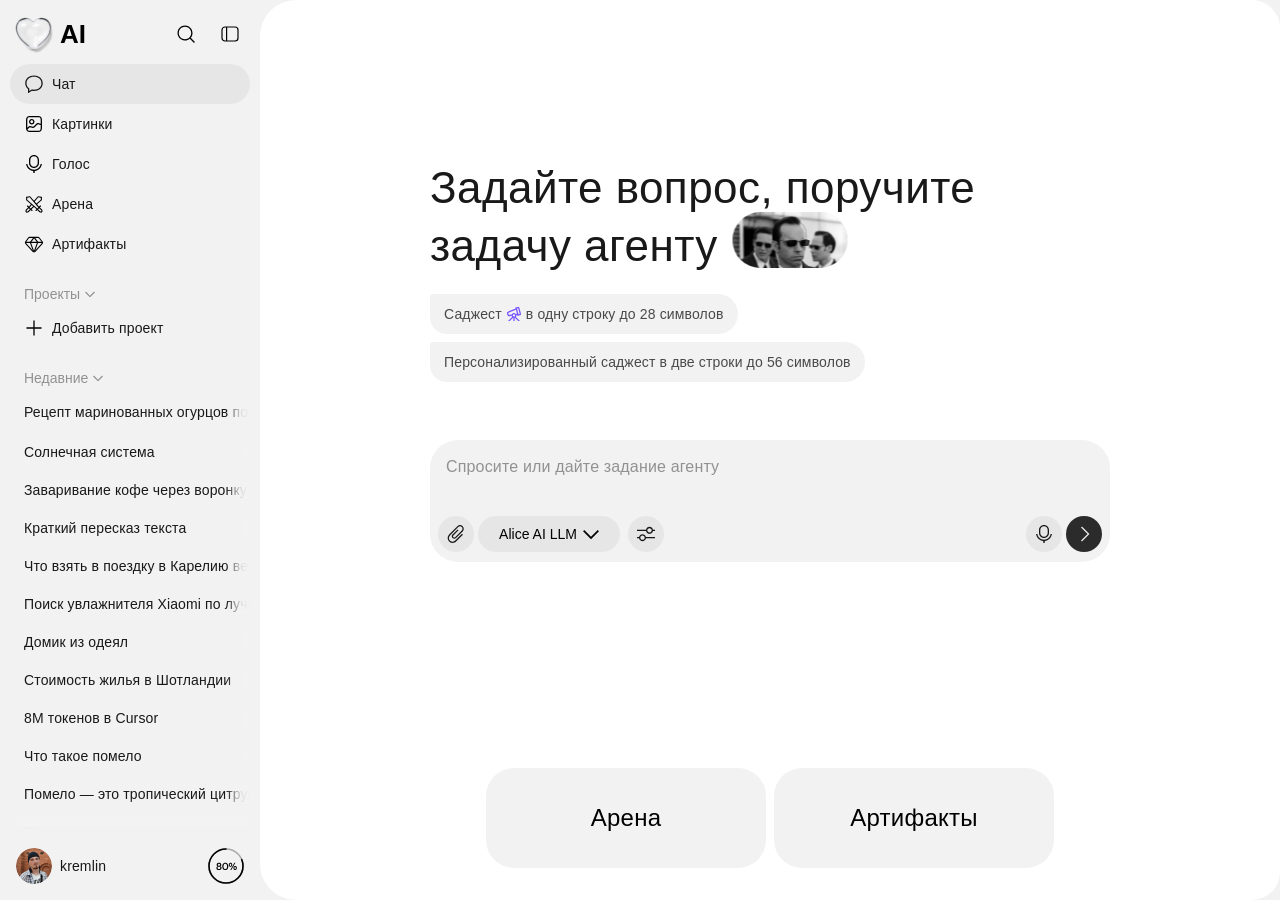
==== commit 64fa7ee2: "Add expanding agents portrait and taller shared composer" ====
--- a/index.html
+++ b/index.html
@@ -8,7 +8,9 @@
   <title>Чат · AI</title>
   <link rel="icon" href="[data-uri]">
   <link rel="stylesheet" href="styles.css?v=21e15c0807">
-  <link rel="stylesheet" href="shared-composer.css?v=565c6301f0">
+  <link rel="stylesheet" href="shared-composer.css?v=f54780c6b7">
+  <link rel="stylesheet" href="hero-agents.css?v=ec82230c61">
+  <script src="hero-agents.js?v=ec785d92c5" defer></script>
   <script src="shared-composer.js?v=a75b2acd11" defer></script>
   <script src="app.js?v=e0ffdef84a" defer></script>
 </head>
@@ -130,13 +132,30 @@
       </header>
       <section class="conversation" aria-label="Чат">
         <div class="chat-intro">
-        <h1>
-          <span class="headline-line"><span>В чате</span> <img class="agents" src="[data-uri]" alt="" width="115" height="56"> <span>найди ответы,</span></span>
-          <span class="headline-line"><span>задачу дай агенту</span> <img class="agents" src="[data-uri]" alt="" width="115" height="56"></span>
-        </h1>
+        <div class="agents-hero">
+          <h1 id="chat-greeting" aria-label="Задайте вопрос, поручите задачу агенту">
+            <span class="headline-line"><span class="hero-copy">Задайте вопрос, поручите</span></span>
+            <span class="headline-line"><span class="hero-copy">задачу агенту</span>
+              <span class="agents-slot">
+                <button class="agents-trigger" type="button" aria-label="Познакомиться с агентами" aria-expanded="false" aria-controls="agents-dialogues">
+                  <span class="agents-surface"><span class="agents-tilt"><span class="agents-frame">
+                    <img class="agents-media agents-bw" src="assets/agents/matrix-bw.png" alt="Три агента в тёмных костюмах и очках" width="1571" height="884">
+                    <video class="agents-media agents-idle" muted playsinline preload="metadata" aria-hidden="true"></video>
+                    <img class="agents-media agents-color" src="assets/agents/matrix-color.png" alt="" width="1024" height="577">
+                    <video class="agents-media agents-engage" muted playsinline preload="auto" aria-hidden="true"></video>
+                  </span></span></span>
+                </button>
+                <span class="agents-dialogues" id="agents-dialogues" aria-hidden="true">
+                  <span class="agent-bubble">Пиши, что сделать, мы готовы!</span>
+                  <span class="agent-bubble">Или скажи, где мистер Андерсон...</span>
+                </span>
+              </span>
+            </span>
+          </h1>
         <div class="suggestions">
           <a class="suggestion" href="#">Саджест <img src="[data-uri]" alt=""> в одну строку до 28 символов</a>
           <a class="suggestion" href="#">Персонализированный саджест в две строки до 56 символов</a>
+        </div>
         </div>
 
         </div>
@@ -164,7 +183,7 @@
           </div>
           <form class="composer" id="shared-composer-form" aria-label="Поле сообщения">
             <div class="shared-attachments" id="shared-attachments" hidden></div>
-            <textarea class="prompt" id="shared-prompt" aria-label="Сообщение" placeholder="Спросите о чём угодно" rows="1" maxlength="4000"></textarea>
+            <textarea class="prompt" id="shared-prompt" aria-label="Сообщение" placeholder="Спросите или дайте задание агенту" rows="1" maxlength="4000"></textarea>
             <div class="model-picker chat-model-picker" id="shared-chat-model-picker">
               <button class="model" type="button" id="shared-chat-model-toggle" aria-label="Выбрать модель" aria-expanded="false" aria-controls="shared-chat-model-menu">
                 <span>Alice AI LLM</span><img src="[data-uri]" alt="">
@@ -194,7 +213,7 @@
         <a href="#" data-open-artifacts>Артифакты</a>
       </div>
     </main>
-    <section class="artifacts-portal" id="artifacts-portal" aria-label="Артефакты" aria-hidden="true" inert><iframe src="artifacts/index.html?v=74c417247e" title="Artifacts AI — создание приложений" tabindex="-1"></iframe></section>
+    <section class="artifacts-portal" id="artifacts-portal" aria-label="Артефакты" aria-hidden="true" inert><iframe src="artifacts/index.html?v=aa6a28dccd" title="Artifacts AI — создание приложений" tabindex="-1"></iframe></section>
   </div>
   <div class="tooltip" id="tooltip" role="tooltip" hidden></div>
 </body>
--- a/shared-composer.css
+++ b/shared-composer.css
@@ -33,12 +33,12 @@
   transition: width var(--sidebar-duration) var(--sidebar-easing);
 }
 .is-composer-ready .shared-composer { transition: top var(--artifacts-duration) var(--artifacts-easing), width var(--sidebar-duration) var(--sidebar-easing); }
-.shared-composer .composer { position: relative; height: auto; min-height: 100px; margin: 0; padding: 0; gap: 0; pointer-events: auto; }
+.shared-composer .composer { position: relative; height: auto; min-height: 122px; margin: 0; padding: 0; gap: 0; pointer-events: auto; }
 .shared-composer .prompt {
   display: block;
   width: 100%;
-  height: 50px;
-  min-height: 50px;
+  height: 72px;
+  min-height: 72px;
   margin: 0;
   padding: 16px 16px 12px;
   resize: none;
@@ -95,7 +95,7 @@
 .is-artifacts-open #shared-inline-settings { opacity: 0; visibility: hidden; transition-delay: 0s, 180ms; }
 .is-artifacts-open.is-artifacts-ready .artifacts-portal { visibility: visible; pointer-events: auto; transition-delay: 0s; }
 .app.is-artifacts-open .sidebar-toggle { opacity: 0; visibility: hidden; pointer-events: none; }
-.is-artifacts-open:not([data-artifacts-state="idle"]) .shared-composer { top: calc(100dvh - 118px - var(--active-chat-height)); }
+.is-artifacts-open:not([data-artifacts-state="idle"]) .shared-composer { top: calc(100dvh - 140px - var(--active-chat-height)); }
 .is-artifacts-open:is([data-artifacts-state="workspace"], [data-artifacts-state="revealing"]) .workspace { --composer-side: 12px; width: var(--artifact-chat-width, 320px); }
 .is-artifacts-open:not([data-artifacts-state="idle"]) .artifact-heading { opacity: 0; visibility: hidden; pointer-events: none; transition-delay: 0s, 0s, 440ms; }
 .is-artifacts-open:not([data-artifacts-state="idle"]) .artifact-controls { gap: 0; }
--- a/hero-agents.css
+++ b/hero-agents.css
@@ -0,0 +1,48 @@
+/* Figma 560:13183 → 560:13573. The inline slot never changes the text layout. */
+.agents-hero { position: relative; --agents-expanded-width: 303px; --agents-expanded-height: 147px; }
+.agents-hero .headline-line { flex-wrap: nowrap; column-gap: .33em; }
+.agents-hero .headline-line > :first-child { margin-right: 0; }
+.hero-copy, .agents-hero .suggestions { opacity: 1; transition: opacity 320ms ease; }
+.agents-slot { position: relative; display: inline-block; flex: none; width: 2.614em; height: 1.273em; translate: 0 -.136em; }
+.agents-trigger { position: relative; display: block; width: 100%; height: 100%; padding: 0; border: 0; border-radius: 999px; background: none; font: inherit; overflow: visible; -webkit-tap-highlight-color: transparent; }
+.agents-trigger:focus-visible { outline: 2px solid #7a55ff; outline-offset: 5px; }
+.agents-surface { position: absolute; display: block; left: 50%; top: 50%; width: 100%; height: 100%; translate: -50% -50%; transition: width 720ms cubic-bezier(.22,1,.36,1), height 720ms cubic-bezier(.22,1,.36,1), margin 720ms cubic-bezier(.22,1,.36,1), filter 600ms ease; }
+.agents-tilt { display: block; width: 100%; height: 100%; transform: perspective(800px) rotateX(var(--agents-rotate-x,0deg)) rotateY(var(--agents-rotate-y,0deg)); transform-origin: center; transition: transform 180ms ease-out; }
+.agents-frame { position: relative; display: block; width: 100%; height: 100%; overflow: hidden; border-radius: 999px; background: #d4d7d4; }
+.agents-media { position: absolute; display: block; top: -1.786%; left: -7.826%; width: 120%; height: auto; max-width: none; pointer-events: none; aspect-ratio: 16/9; object-fit: cover; }
+.agents-idle { opacity: 0; }
+.agents-color, .agents-engage { opacity: 0; transition: opacity 600ms ease; }
+.has-idle-frame .agents-idle { opacity: 1; }
+.is-agents-open .hero-copy { opacity: .2; pointer-events: none; }
+.is-agents-open .suggestions { opacity: .5; pointer-events: none; }
+.is-agents-open .agents-surface { width: var(--agents-expanded-width); height: var(--agents-expanded-height); margin-left: var(--agents-shift-x,0px); margin-top: 3.5px; filter: drop-shadow(10px 54px 47px #0004); }
+.is-agents-open .agents-color { opacity: 1; }
+.is-agents-open.has-engage-frame .agents-engage { opacity: 1; }
+.agents-dialogues { position: absolute; display: block; z-index: 2; inset: 0; pointer-events: none; font: 400 14px/18px var(--text-font); letter-spacing: 0; }
+.agent-bubble { position: absolute; display: block; width: max-content; max-width: 270px; padding: 10px 16px; border-radius: 100px; background: #1d1d1d; color: #fff; opacity: 0; translate: 0 8px; visibility: hidden; transition: opacity 220ms ease, translate 380ms cubic-bezier(.22,1,.36,1), visibility 0s 380ms; }
+.agent-bubble:first-child { left: 153px; top: -34px; }
+.agent-bubble:last-child { left: 173px; top: 10px; }
+.is-agents-open .agent-bubble { opacity: 1; translate: 0 0; visibility: visible; }
+.is-agents-open .agent-bubble:first-child { transition-delay: 1100ms,1100ms,0s; }
+.is-agents-open .agent-bubble:last-child { transition-delay: 1450ms,1450ms,0s; }
+.is-agents-open .suggestion { pointer-events: none; }
+.is-artifacts-open .agents-surface { pointer-events: none; }
+@media (max-width: 550px) {
+  .agents-hero { --agents-expanded-width: 280px; --agents-expanded-height: 136px; }
+  .agents-slot { margin-left: .05em; }
+  .agents-dialogues { left: calc(50% + var(--agents-shift-x,0px)); right: auto; width: var(--agents-expanded-width); translate: -50% 0; }
+  .agent-bubble { max-width: 100%; padding: 8px 12px; font-size: 12px; line-height: 16px; }
+  .agent-bubble:first-child { left: auto; right: 0; top: 100px; }
+  .agent-bubble:last-child { left: auto; right: 0; top: 138px; }
+}
+@media (max-width: 365px) {
+  .agents-hero h1 { font-size: 18px; }
+  .agents-hero { --agents-expanded-width: 226px; --agents-expanded-height: 110px; }
+  .agent-bubble:first-child { top: 90px; }
+  .agent-bubble:last-child { top: 128px; }
+}
+@media (prefers-reduced-motion: reduce) {
+  .agents-hero *, .agents-surface, .agents-tilt { transition: none !important; }
+  .agents-tilt { transform: none; }
+  .agents-idle, .agents-engage { display: none; }
+}
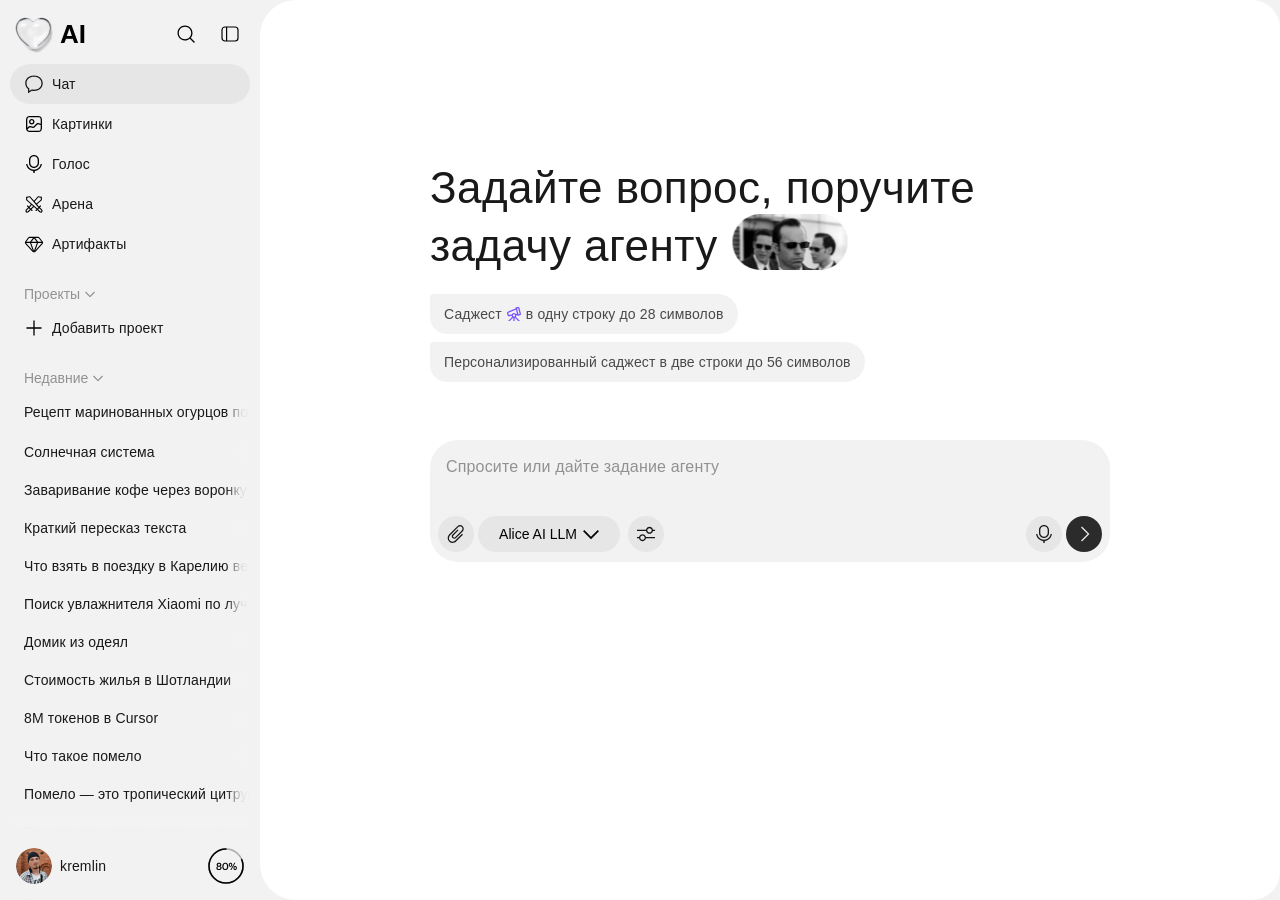
==== commit 4c623fa6: "Increase agents tilt, lower portrait and hide bottom section buttons" ====
--- a/index.html
+++ b/index.html
@@ -9,8 +9,8 @@
   <link rel="icon" href="[data-uri]">
   <link rel="stylesheet" href="styles.css?v=21e15c0807">
   <link rel="stylesheet" href="shared-composer.css?v=f54780c6b7">
-  <link rel="stylesheet" href="hero-agents.css?v=ec82230c61">
-  <script src="hero-agents.js?v=ec785d92c5" defer></script>
+  <link rel="stylesheet" href="hero-agents.css?v=a82f5fe08a">
+  <script src="hero-agents.js?v=5002a89d72" defer></script>
   <script src="shared-composer.js?v=a75b2acd11" defer></script>
   <script src="app.js?v=e0ffdef84a" defer></script>
 </head>
@@ -208,7 +208,7 @@
         </div>
       </section>
 
-      <div class="destinations">
+      <div class="destinations" hidden>
         <a href="#">Арена</a>
         <a href="#" data-open-artifacts>Артифакты</a>
       </div>
--- a/hero-agents.css
+++ b/hero-agents.css
@@ -3,7 +3,7 @@
 .agents-hero .headline-line { flex-wrap: nowrap; column-gap: .33em; }
 .agents-hero .headline-line > :first-child { margin-right: 0; }
 .hero-copy, .agents-hero .suggestions { opacity: 1; transition: opacity 320ms ease; }
-.agents-slot { position: relative; display: inline-block; flex: none; width: 2.614em; height: 1.273em; translate: 0 -.136em; }
+.agents-slot { position: relative; display: inline-block; flex: none; width: 2.614em; height: 1.273em; translate: 0 calc(-.136em + 2px); }
 .agents-trigger { position: relative; display: block; width: 100%; height: 100%; padding: 0; border: 0; border-radius: 999px; background: none; font: inherit; overflow: visible; -webkit-tap-highlight-color: transparent; }
 .agents-trigger:focus-visible { outline: 2px solid #7a55ff; outline-offset: 5px; }
 .agents-surface { position: absolute; display: block; left: 50%; top: 50%; width: 100%; height: 100%; translate: -50% -50%; transition: width 720ms cubic-bezier(.22,1,.36,1), height 720ms cubic-bezier(.22,1,.36,1), margin 720ms cubic-bezier(.22,1,.36,1), filter 600ms ease; }
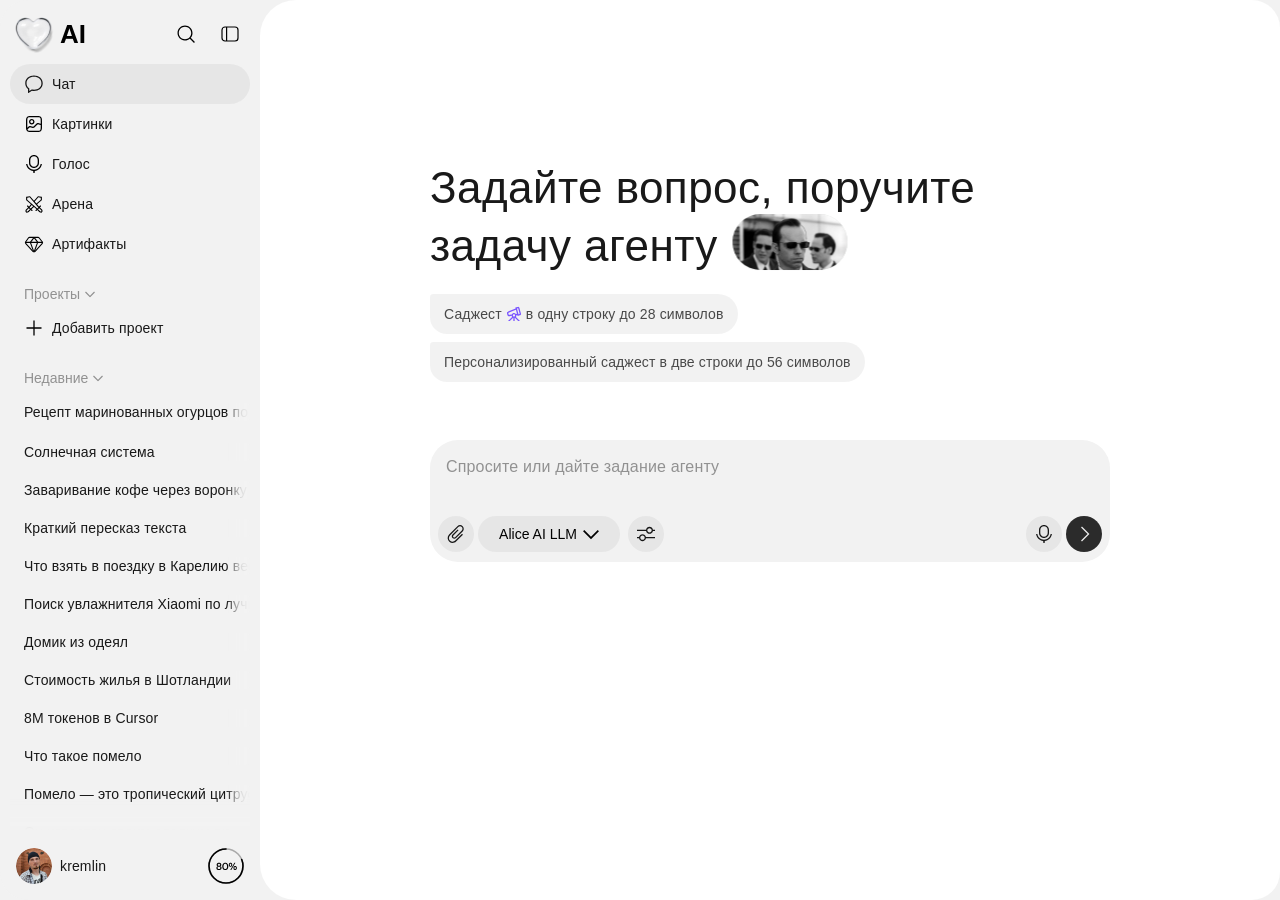
==== commit 9aa0a558: "Add delayed Weave hover video for agents" ====
--- a/index.html
+++ b/index.html
@@ -9,8 +9,8 @@
   <link rel="icon" href="[data-uri]">
   <link rel="stylesheet" href="styles.css?v=21e15c0807">
   <link rel="stylesheet" href="shared-composer.css?v=f54780c6b7">
-  <link rel="stylesheet" href="hero-agents.css?v=a82f5fe08a">
-  <script src="hero-agents.js?v=5002a89d72" defer></script>
+  <link rel="stylesheet" href="hero-agents.css?v=b46d4512c7">
+  <script src="hero-agents.js?v=2fbd235462" defer></script>
   <script src="shared-composer.js?v=a75b2acd11" defer></script>
   <script src="app.js?v=e0ffdef84a" defer></script>
 </head>
@@ -142,7 +142,7 @@
                     <img class="agents-media agents-bw" src="assets/agents/matrix-bw.png" alt="Три агента в тёмных костюмах и очках" width="1571" height="884">
                     <video class="agents-media agents-idle" muted playsinline preload="metadata" aria-hidden="true"></video>
                     <img class="agents-media agents-color" src="assets/agents/matrix-color.png" alt="" width="1024" height="577">
-                    <video class="agents-media agents-engage" muted playsinline preload="auto" aria-hidden="true"></video>
+                    <video class="agents-media agents-engage" src="assets/agents/engage-v1.mp4" poster="assets/agents/matrix-color.png" muted playsinline preload="auto" aria-hidden="true"></video>
                   </span></span></span>
                 </button>
                 <span class="agents-dialogues" id="agents-dialogues" aria-hidden="true">
--- a/hero-agents.css
+++ b/hero-agents.css
@@ -23,8 +23,8 @@
 .agent-bubble:first-child { left: 153px; top: -34px; }
 .agent-bubble:last-child { left: 173px; top: 10px; }
 .is-agents-open .agent-bubble { opacity: 1; translate: 0 0; visibility: visible; }
-.is-agents-open .agent-bubble:first-child { transition-delay: 1100ms,1100ms,0s; }
-.is-agents-open .agent-bubble:last-child { transition-delay: 1450ms,1450ms,0s; }
+.is-agents-open .agent-bubble:first-child { transition-delay: 2800ms,2800ms,0s; }
+.is-agents-open .agent-bubble:last-child { transition-delay: 3150ms,3150ms,0s; }
 .is-agents-open .suggestion { pointer-events: none; }
 .is-artifacts-open .agents-surface { pointer-events: none; }
 @media (max-width: 550px) {
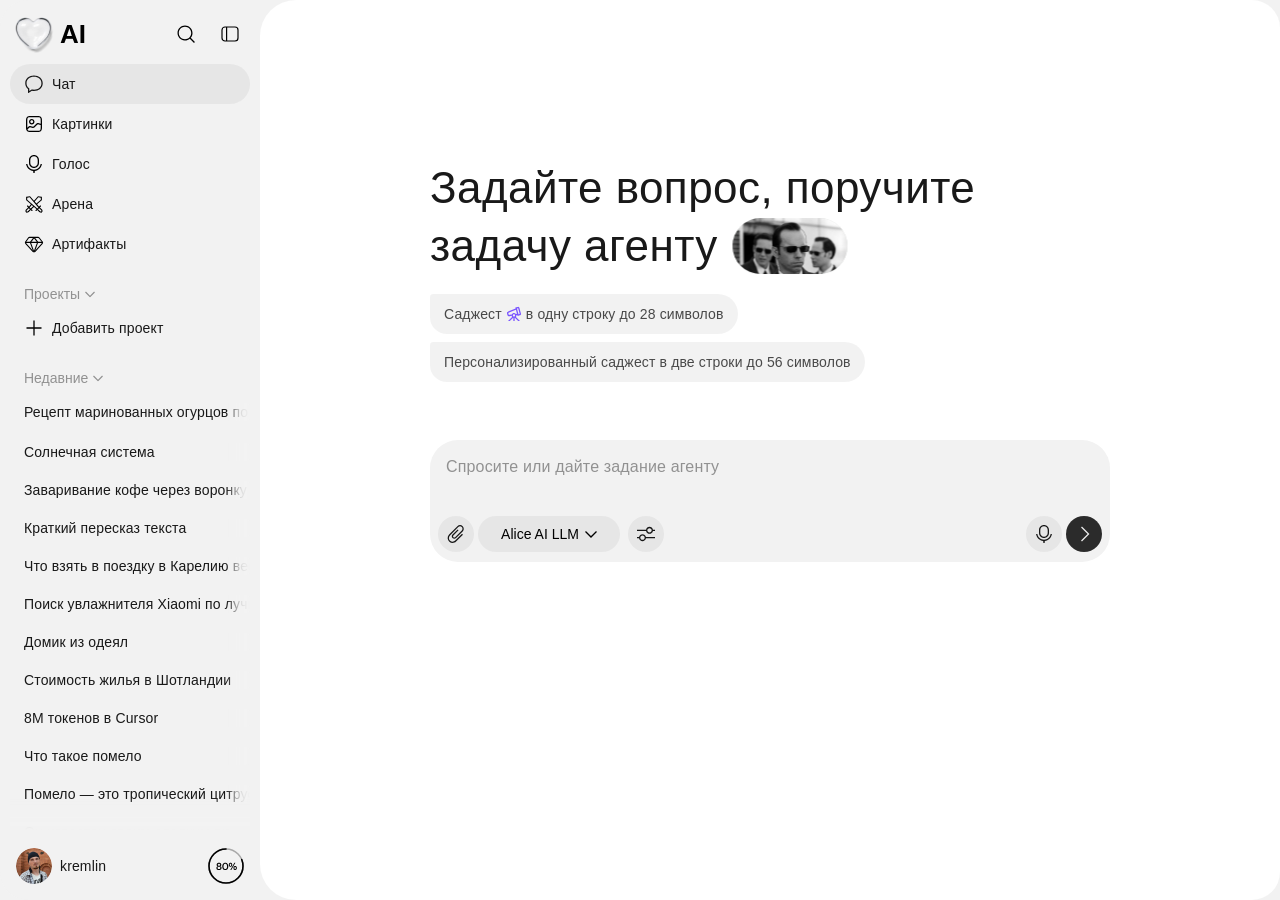
==== commit d8b24c42: "Polish agents layering, bubble timing and model chevron" ====
--- a/index.html
+++ b/index.html
@@ -8,8 +8,8 @@
   <title>Чат · AI</title>
   <link rel="icon" href="[data-uri]">
   <link rel="stylesheet" href="styles.css?v=21e15c0807">
-  <link rel="stylesheet" href="shared-composer.css?v=f54780c6b7">
-  <link rel="stylesheet" href="hero-agents.css?v=b46d4512c7">
+  <link rel="stylesheet" href="shared-composer.css?v=c291fbc8c3">
+  <link rel="stylesheet" href="hero-agents.css?v=4aeb461891">
   <script src="hero-agents.js?v=2fbd235462" defer></script>
   <script src="shared-composer.js?v=a75b2acd11" defer></script>
   <script src="app.js?v=e0ffdef84a" defer></script>
@@ -186,7 +186,7 @@
             <textarea class="prompt" id="shared-prompt" aria-label="Сообщение" placeholder="Спросите или дайте задание агенту" rows="1" maxlength="4000"></textarea>
             <div class="model-picker chat-model-picker" id="shared-chat-model-picker">
               <button class="model" type="button" id="shared-chat-model-toggle" aria-label="Выбрать модель" aria-expanded="false" aria-controls="shared-chat-model-menu">
-                <span>Alice AI LLM</span><img src="[data-uri]" alt="">
+                <span>Alice AI LLM</span><img src="assets/model-chevron.svg" width="12" height="12" alt="">
               </button>
               <div class="shared-model-menu" id="shared-chat-model-menu" hidden>
                 <button type="button" data-shared-model="Alice AI LLM">Alice AI LLM</button>
--- a/shared-composer.css
+++ b/shared-composer.css
@@ -65,6 +65,7 @@
 .model-picker .model img { width: 16px; height: 16px; }
 .chat-model-picker { position: absolute; left: 48px; top: calc(100% - 46px); opacity: 1; visibility: visible; transition: opacity 180ms ease 400ms, visibility 0s; }
 .chat-model-picker .model { width: 142px; height: 36px; }
+.chat-model-picker .model img { width: 12px; height: 12px; flex: none; }
 .artifact-model-label { font-size: 12px; white-space: nowrap; }
 .shared-model-menu { position: absolute; bottom: calc(100% + 8px); right: 0; min-width: 180px; padding: 6px; border-radius: 18px; background: #fff; box-shadow: 0 8px 32px #0002; }
 .shared-model-menu button { display: block; width: 100%; padding: 10px 12px; border: 0; border-radius: 12px; background: none; text-align: left; font-size: 14px; white-space: nowrap; }
--- a/hero-agents.css
+++ b/hero-agents.css
@@ -3,10 +3,10 @@
 .agents-hero .headline-line { flex-wrap: nowrap; column-gap: .33em; }
 .agents-hero .headline-line > :first-child { margin-right: 0; }
 .hero-copy, .agents-hero .suggestions { opacity: 1; transition: opacity 320ms ease; }
-.agents-slot { position: relative; display: inline-block; flex: none; width: 2.614em; height: 1.273em; translate: 0 calc(-.136em + 2px); }
+.agents-slot { position: relative; z-index: 1; display: inline-block; flex: none; width: 2.614em; height: 1.273em; translate: 0 calc(-.136em + 2px); }
 .agents-trigger { position: relative; display: block; width: 100%; height: 100%; padding: 0; border: 0; border-radius: 999px; background: none; font: inherit; overflow: visible; -webkit-tap-highlight-color: transparent; }
 .agents-trigger:focus-visible { outline: 2px solid #7a55ff; outline-offset: 5px; }
-.agents-surface { position: absolute; display: block; left: 50%; top: 50%; width: 100%; height: 100%; translate: -50% -50%; transition: width 720ms cubic-bezier(.22,1,.36,1), height 720ms cubic-bezier(.22,1,.36,1), margin 720ms cubic-bezier(.22,1,.36,1), filter 600ms ease; }
+.agents-surface { position: absolute; display: block; left: 50%; top: 50%; width: 100%; height: 100%; margin-top: 4px; translate: -50% -50%; transition: width 720ms cubic-bezier(.22,1,.36,1), height 720ms cubic-bezier(.22,1,.36,1), margin 720ms cubic-bezier(.22,1,.36,1), filter 600ms ease; }
 .agents-tilt { display: block; width: 100%; height: 100%; transform: perspective(800px) rotateX(var(--agents-rotate-x,0deg)) rotateY(var(--agents-rotate-y,0deg)); transform-origin: center; transition: transform 180ms ease-out; }
 .agents-frame { position: relative; display: block; width: 100%; height: 100%; overflow: hidden; border-radius: 999px; background: #d4d7d4; }
 .agents-media { position: absolute; display: block; top: -1.786%; left: -7.826%; width: 120%; height: auto; max-width: none; pointer-events: none; aspect-ratio: 16/9; object-fit: cover; }
@@ -24,7 +24,7 @@
 .agent-bubble:last-child { left: 173px; top: 10px; }
 .is-agents-open .agent-bubble { opacity: 1; translate: 0 0; visibility: visible; }
 .is-agents-open .agent-bubble:first-child { transition-delay: 2800ms,2800ms,0s; }
-.is-agents-open .agent-bubble:last-child { transition-delay: 3150ms,3150ms,0s; }
+.is-agents-open .agent-bubble:last-child { transition-delay: 3500ms,3500ms,0s; }
 .is-agents-open .suggestion { pointer-events: none; }
 .is-artifacts-open .agents-surface { pointer-events: none; }
 @media (max-width: 550px) {
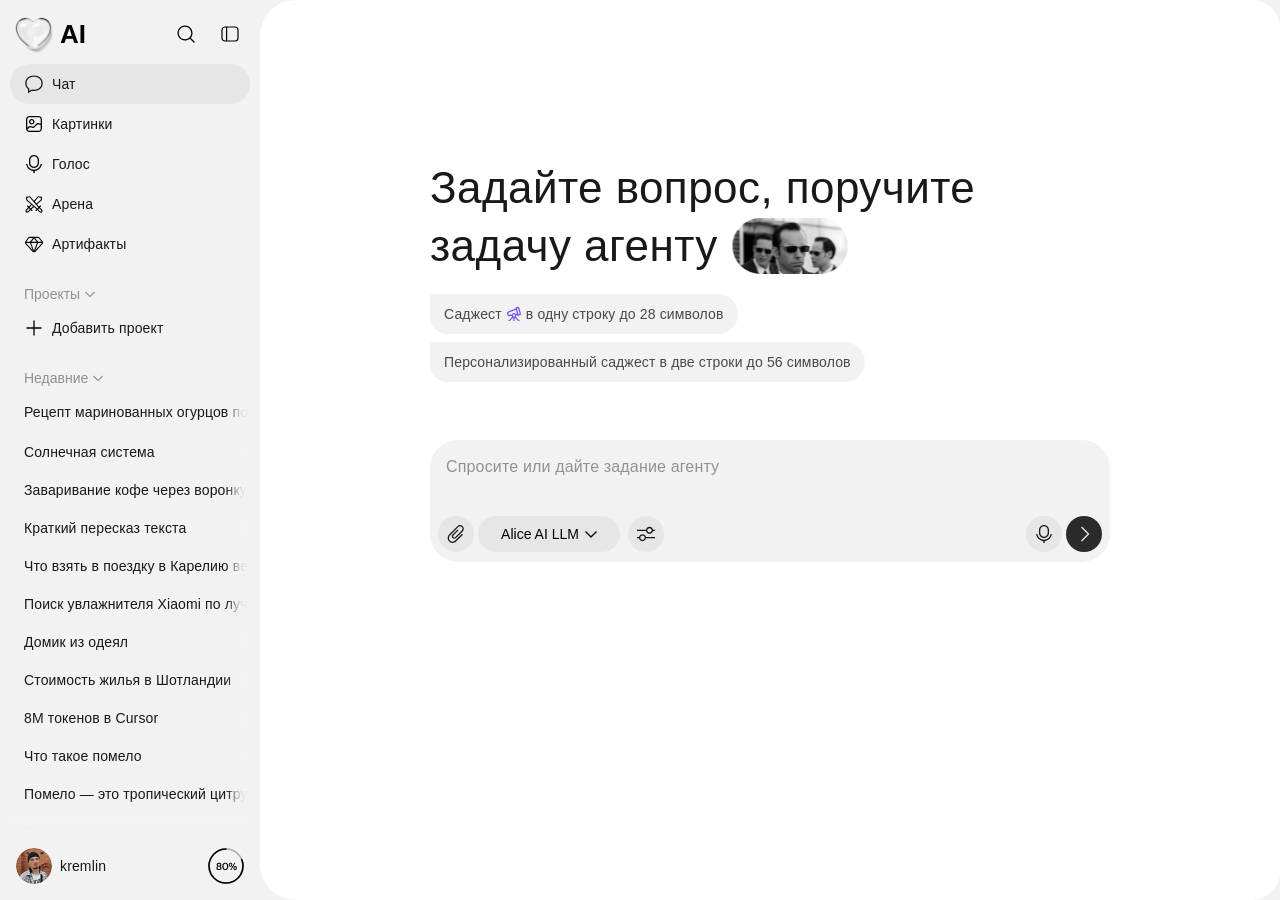
==== commit 43c27ad1: "Animate project folders and retime agent bubbles" ====
--- a/index.html
+++ b/index.html
@@ -7,12 +7,12 @@
   <meta name="color-scheme" content="light">
   <title>Чат · AI</title>
   <link rel="icon" href="[data-uri]">
-  <link rel="stylesheet" href="styles.css?v=21e15c0807">
+  <link rel="stylesheet" href="styles.css?v=9ac4f8256d">
   <link rel="stylesheet" href="shared-composer.css?v=c291fbc8c3">
-  <link rel="stylesheet" href="hero-agents.css?v=4aeb461891">
+  <link rel="stylesheet" href="hero-agents.css?v=e1243bc538">
   <script src="hero-agents.js?v=2fbd235462" defer></script>
   <script src="shared-composer.js?v=a75b2acd11" defer></script>
-  <script src="app.js?v=e0ffdef84a" defer></script>
+  <script src="app.js?v=c9046d98fa" defer></script>
 </head>
 <body>
   <div class="app">
@@ -59,9 +59,15 @@
                 <span>Добавить проект</span>
               </a>
             </li>
-            <li id="metrics-project" hidden class="menu-row item-row folder-row"><a class="row-link" href="#" role="button" data-project-toggle aria-expanded="true" aria-controls="metrics-chat"><img data-folder-open src="[data-uri]" alt=""><img data-folder-closed hidden src="[data-uri]" alt=""><span class="row-label">Метрика</span></a><a href="#" class="icon-button row-action" aria-label="Действия · Метрика"><img src="[data-uri]" alt=""></a></li>
+            <li id="metrics-project" hidden class="menu-row item-row folder-row"><a class="row-link" data-animated-icon href="#" role="button" data-project-toggle aria-expanded="true" aria-controls="metrics-chat"><svg class="nav-icon nav-icon--folder" aria-hidden="true" focusable="false" data-folder-open width="20" height="20" viewBox="0 0 20 20" fill="none" xmlns="http://www.w3.org/2000/svg">
+<path class="folder-body folder-body--open" d="M9 3.8418H14.5C16.433 3.8418 18 5.4088 18 7.3418V8.00586C19.1827 8.56751 20 9.77361 20 11.1699C20 11.9999 19.5 13.5 19 14.5C18.5 15.5 17.5292 17.5715 15.6797 17.665L15.5 17.6699H4.5L4.32031 17.665C2.61351 17.5787 1.22979 16.27 1.02637 14.5967L1.02539 14.5996C1.01743 14.5439 0 7.42543 0 5.5C0 3.567 1.567 2 3.5 2H7.2002L9 3.8418ZM5.5 8.96973C4.28501 8.96973 3.55002 10.4999 3.2998 11.1699C3.05001 11.8399 2.29985 13.4999 2.2998 14.1699C2.2998 15.3399 3.28497 16.3701 4.5 16.3701H15.5C16.7149 16.3701 17.7221 14.1702 18.0996 13.5C18.3996 12.83 18.7002 12.143 18.7002 11.1699C18.7002 9.95492 17.715 8.96973 16.5 8.96973H5.5ZM3.5 3.2998C2.28498 3.2998 1.29981 4.28497 1.2998 5.5C1.2998 6.34594 1.64243 9.64917 1.84863 11.5781C1.89709 11.4489 1.94846 11.3134 2 11.1699C2.6 9.49995 3.56702 7.66992 5.5 7.66992H16.5C16.5672 7.66992 16.6339 7.67204 16.7002 7.67578V7.3418C16.7002 6.12677 15.715 5.1416 14.5 5.1416H8.45312L6.65234 3.2998H3.5Z" fill="black"/>
+</svg><svg class="nav-icon nav-icon--folder" aria-hidden="true" focusable="false" data-folder-closed hidden width="20" height="20" viewBox="0 0 20 20" fill="none" xmlns="http://www.w3.org/2000/svg">
+<path class="folder-body" d="M10 3.8418H15.5C17.433 3.8418 19 5.4088 19 7.3418V14.1523L18.9951 14.332C18.9045 16.1219 17.4696 17.5569 15.6797 17.6475L15.5 17.6523H4.5L4.32031 17.6475C2.53043 17.5569 1.09554 16.1219 1.00488 14.332L1 14.1523V5.5C1 3.567 2.567 2 4.5 2H8.2002L10 3.8418ZM4.5 3.2998C3.28498 3.2998 2.29981 4.28497 2.2998 5.5V14.1523C2.29995 15.3672 3.28506 16.3525 4.5 16.3525H15.5C16.7149 16.3525 17.7001 15.3672 17.7002 14.1523V7.3418C17.7002 6.12677 16.715 5.1416 15.5 5.1416H9.45312L7.65234 3.2998H4.5Z" fill="black"/>
+</svg><span class="row-label">Метрика</span></a><a href="#" class="icon-button row-action" aria-label="Действия · Метрика"><img src="[data-uri]" alt=""></a></li>
             <li id="metrics-chat" class="menu-row item-row nested" hidden><a class="row-link" href="#"><span class="row-label">Анализ эксперимента редизайна</span></a><a href="#" class="icon-button row-action" aria-label="Действия · Анализ эксперимента редизайна"><img src="[data-uri]" alt=""></a></li>
-            <li id="architecture-project" hidden class="menu-row item-row folder-row"><a class="row-link" href="#"><img src="[data-uri]" alt=""><span class="row-label">Архитектура</span></a><a href="#" class="icon-button row-action" aria-label="Действия · Архитектура"><img src="[data-uri]" alt=""></a></li>
+            <li id="architecture-project" hidden class="menu-row item-row folder-row"><a class="row-link" data-animated-icon href="#"><svg class="nav-icon nav-icon--folder" aria-hidden="true" focusable="false" width="20" height="20" viewBox="0 0 20 20" fill="none" xmlns="http://www.w3.org/2000/svg">
+<path class="folder-body" d="M10 3.8418H15.5C17.433 3.8418 19 5.4088 19 7.3418V14.1523L18.9951 14.332C18.9045 16.1219 17.4696 17.5569 15.6797 17.6475L15.5 17.6523H4.5L4.32031 17.6475C2.53043 17.5569 1.09554 16.1219 1.00488 14.332L1 14.1523V5.5C1 3.567 2.567 2 4.5 2H8.2002L10 3.8418ZM4.5 3.2998C3.28498 3.2998 2.29981 4.28497 2.2998 5.5V14.1523C2.29995 15.3672 3.28506 16.3525 4.5 16.3525H15.5C16.7149 16.3525 17.7001 15.3672 17.7002 14.1523V7.3418C17.7002 6.12677 16.715 5.1416 15.5 5.1416H9.45312L7.65234 3.2998H4.5Z" fill="black"/>
+</svg><span class="row-label">Архитектура</span></a><a href="#" class="icon-button row-action" aria-label="Действия · Архитектура"><img src="[data-uri]" alt=""></a></li>
           </ul>
         </section>
 
--- a/styles.css
+++ b/styles.css
@@ -196,8 +196,10 @@
 .is-icon-animating .nav-icon--panel { animation-name: nav-panel; }
 .is-icon-animating .panel-divider { animation-name: nav-panel-divider; }
 .is-icon-animating .nav-icon--projects { animation-name: nav-projects; }
+.is-icon-animating .nav-icon--folder { animation-name: nav-projects; }
 .is-icon-animating .project-sheet { animation-name: nav-project-sheet; }
 .is-icon-animating .folder-body { animation-name: nav-folder-body; }
+.is-icon-animating .folder-body--open { animation-name: nav-folder-open-body; }
 .is-icon-animating .nav-icon--chats { animation-name: nav-chats; }
 .arena-clash { opacity: 0; stroke-dasharray: 1; stroke-dashoffset: 1; }
 .is-icon-animating .nav-icon--arena { animation-name: nav-arena; }
@@ -253,6 +255,11 @@
   0%, 100% { transform: scaleY(1); }
   36%, 54% { transform: scaleY(.92); }
   78% { transform: scaleY(1.02); }
+}
+@keyframes nav-folder-open-body {
+  0%, 100% { transform: translateY(0) scaleY(1); }
+  36%, 54% { transform: translateY(-.6px) scaleY(.88); }
+  78% { transform: translateY(.2px) scaleY(1.02); }
 }
 @keyframes nav-chats {
   0%, 100% { transform: translate(0, 0) rotate(0) scale(1); }
--- a/hero-agents.css
+++ b/hero-agents.css
@@ -23,8 +23,8 @@
 .agent-bubble:first-child { left: 153px; top: -34px; }
 .agent-bubble:last-child { left: 173px; top: 10px; }
 .is-agents-open .agent-bubble { opacity: 1; translate: 0 0; visibility: visible; }
-.is-agents-open .agent-bubble:first-child { transition-delay: 2800ms,2800ms,0s; }
-.is-agents-open .agent-bubble:last-child { transition-delay: 3500ms,3500ms,0s; }
+.is-agents-open .agent-bubble:first-child { transition-delay: 1800ms,1800ms,0s; }
+.is-agents-open .agent-bubble:last-child { transition-delay: 3200ms,3200ms,0s; }
 .is-agents-open .suggestion { pointer-events: none; }
 .is-artifacts-open .agents-surface { pointer-events: none; }
 @media (max-width: 550px) {
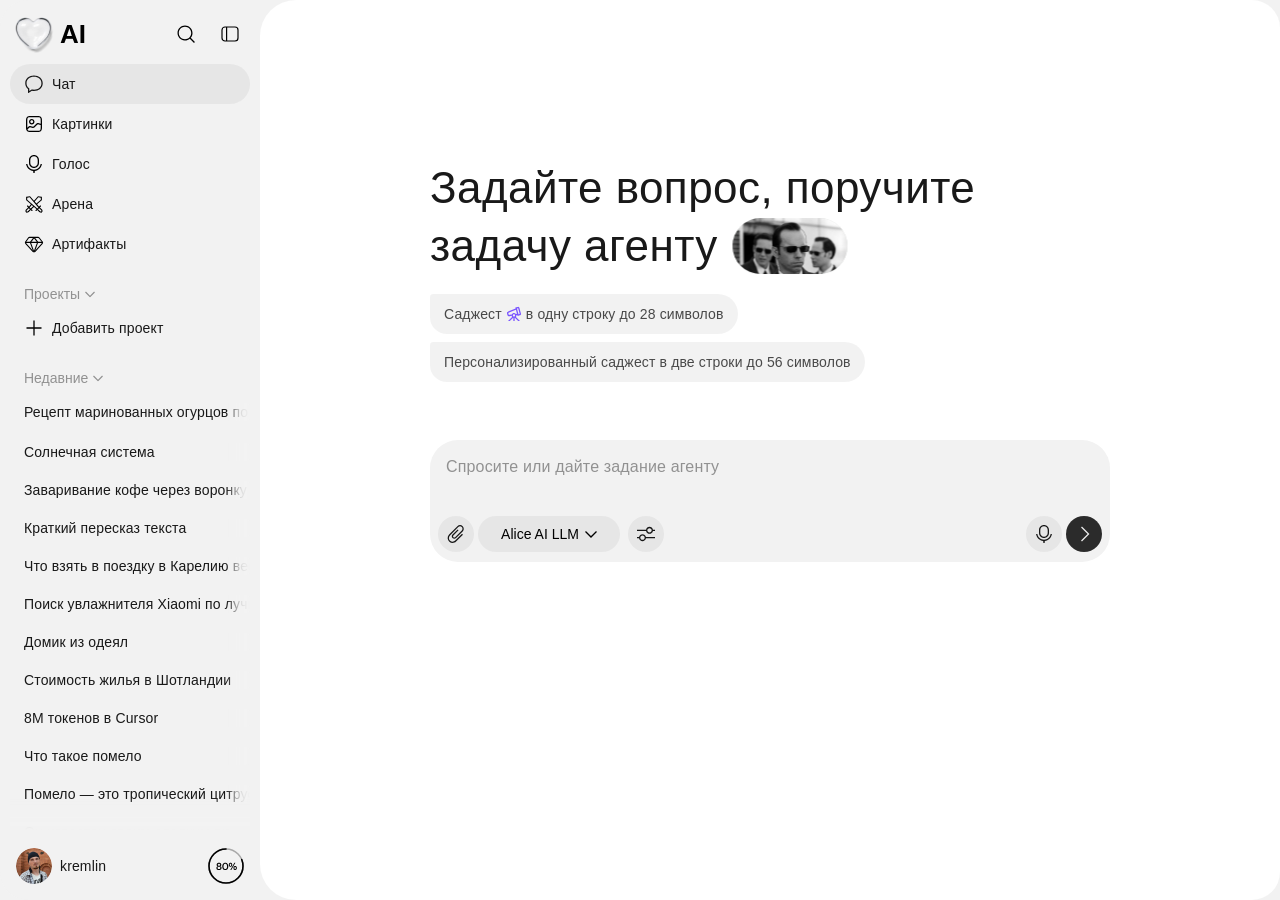
==== commit ad6be6f5: "Add Select action to project heading" ====
--- a/index.html
+++ b/index.html
@@ -7,7 +7,7 @@
   <meta name="color-scheme" content="light">
   <title>Чат · AI</title>
   <link rel="icon" href="[data-uri]">
-  <link rel="stylesheet" href="styles.css?v=9ac4f8256d">
+  <link rel="stylesheet" href="styles.css?v=9f68b6b6de">
   <link rel="stylesheet" href="shared-composer.css?v=c291fbc8c3">
   <link rel="stylesheet" href="hero-agents.css?v=e1243bc538">
   <script src="hero-agents.js?v=2fbd235462" defer></script>
@@ -51,7 +51,7 @@
 
       <div class="sidebar-lists" id="sidebar-lists">
         <section class="projects" data-collapsible aria-labelledby="projects-heading">
-          <div class="section-head"><h2 id="projects-heading"><a class="section-toggle" href="#" role="button" aria-expanded="true" aria-controls="projects-list">Проекты<img src="[data-uri]" alt=""></a></h2><a href="#" class="icon-button row-action" aria-label="Добавить проект" data-tooltip="Добавить" role="button" data-add-project="header" hidden><img src="[data-uri]" alt=""></a></div>
+          <div class="section-head"><h2 id="projects-heading"><a class="section-toggle" href="#" role="button" aria-expanded="true" aria-controls="projects-list">Проекты<img src="[data-uri]" alt=""></a></h2><div class="section-actions"><a href="#" class="icon-button row-action" aria-label="Выбрать проекты" data-tooltip="Выбрать"><img src="[data-uri]" alt=""></a><a href="#" class="icon-button row-action" aria-label="Добавить проект" data-tooltip="Добавить" role="button" data-add-project="header" hidden><img src="[data-uri]" alt=""></a></div></div>
           <ul id="projects-list">
             <li class="menu-row nav-item" data-empty-project>
               <a class="row-link" href="#" role="button" data-add-project="empty">
--- a/styles.css
+++ b/styles.css
@@ -386,6 +386,8 @@
   height: 32px;
   visibility: hidden;
 }
+.section-actions { position: absolute; right: 4px; top: 50%; translate: 0 -50%; display: flex; gap: 4px; }
+.section-actions .row-action { position: static; transform: none; flex: none; }
 .item-row { height: 36px; min-width: 0; }
 .item-row.folder-row, .item-row.nested { height: 40px; }
 .item-row.nested .row-link { padding-left: 42px; }
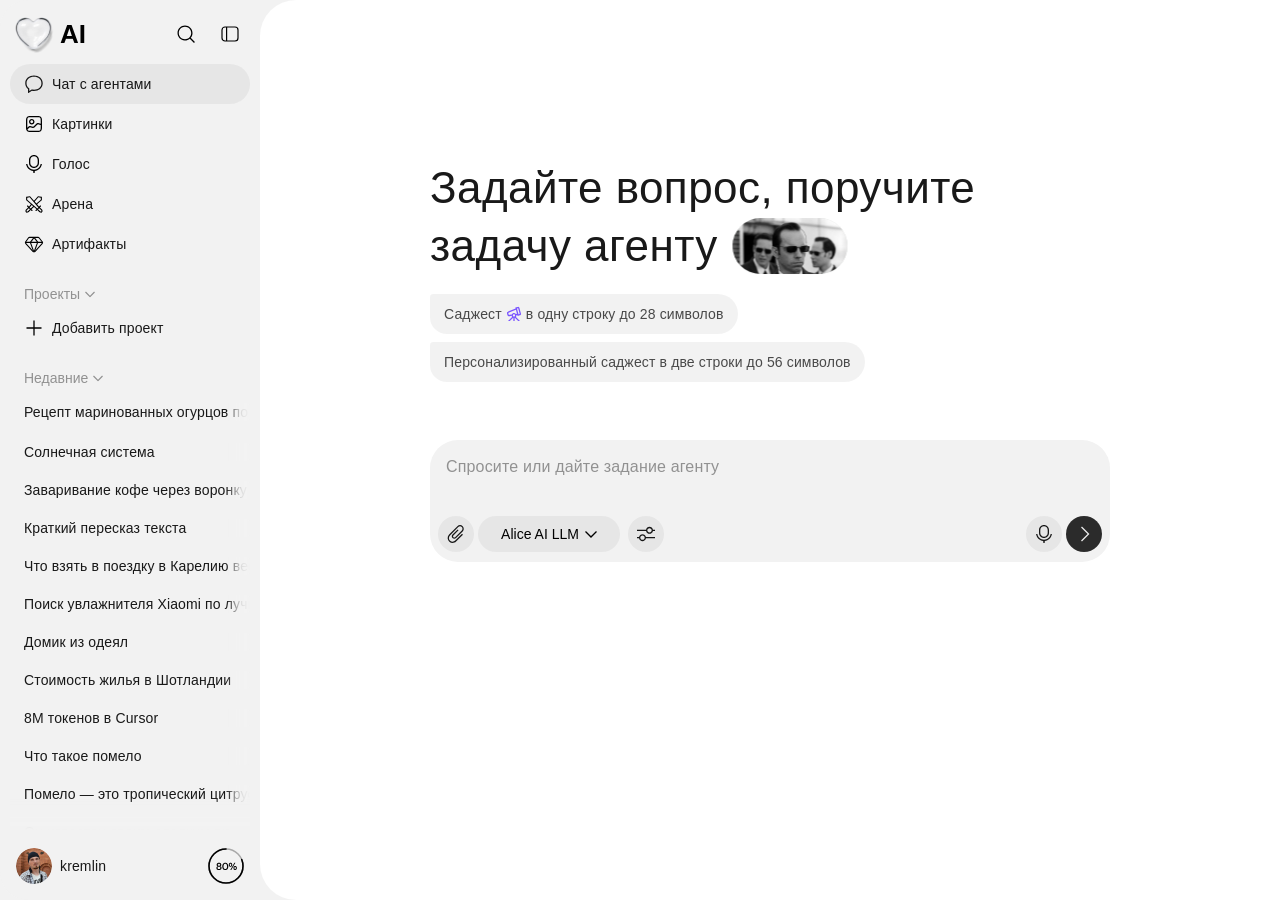
==== commit 95ad463d: "Rename agents chat and square chat workspace right corners" ====
--- a/index.html
+++ b/index.html
@@ -7,7 +7,7 @@
   <meta name="color-scheme" content="light">
   <title>Чат · AI</title>
   <link rel="icon" href="[data-uri]">
-  <link rel="stylesheet" href="styles.css?v=9f68b6b6de">
+  <link rel="stylesheet" href="styles.css?v=04d8493164">
   <link rel="stylesheet" href="shared-composer.css?v=c291fbc8c3">
   <link rel="stylesheet" href="hero-agents.css?v=e1243bc538">
   <script src="hero-agents.js?v=2fbd235462" defer></script>
@@ -29,7 +29,7 @@
 
       <nav class="navigation" aria-label="Разделы">
         <ul>
-          <li class="menu-row nav-item" aria-current="page"><a class="row-link" data-animated-icon href="#" aria-label="Чат" data-open-ai data-tooltip="Чат" data-tooltip-collapsed data-tooltip-placement="right"><svg class="nav-icon nav-icon--chat" width="20" height="20" viewBox="0 0 20 20" fill="none" xmlns="http://www.w3.org/2000/svg" aria-hidden="true" focusable="false"><path fill-rule="evenodd" clip-rule="evenodd" d="M4.50002 19H4.00002V15.0846C2.29404 13.7394 1.22791 11.7382 1.22791 9.25032C1.22791 4.48127 5.14541 1.50061 9.97791 1.50061C14.8104 1.50061 18.7279 4.48127 18.7279 9.25032C18.7279 14.0194 14.8104 17 9.97791 17C9.27441 17 8.5903 16.9369 7.93485 16.8142L4.50002 19ZM5.30002 14.4542V16.95L7.66972 15.442L8.17397 15.5364C8.74812 15.6438 9.35209 15.7 9.97791 15.7C14.303 15.7 17.4279 13.1075 17.4279 9.25032C17.4279 5.39314 14.303 2.80061 9.97791 2.80061C5.65277 2.80061 2.52791 5.39314 2.52791 9.25032C2.52791 11.3325 3.4056 12.9604 4.80497 14.0638L5.30002 14.4542Z" fill="black" fill-opacity="0.9"/><g class="chat-typing" fill="black" fill-opacity=".9"><circle class="typing-dot typing-dot-1" cx="6.5" cy="9" r=".8"/><circle class="typing-dot typing-dot-2" cx="10" cy="9" r=".8"/><circle class="typing-dot typing-dot-3" cx="13.5" cy="9" r=".8"/></g></svg><span>Чат</span></a></li>
+          <li class="menu-row nav-item" aria-current="page"><a class="row-link" data-animated-icon href="#" aria-label="Чат с агентами" data-open-ai data-tooltip="Чат с агентами" data-tooltip-collapsed data-tooltip-placement="right"><svg class="nav-icon nav-icon--chat" width="20" height="20" viewBox="0 0 20 20" fill="none" xmlns="http://www.w3.org/2000/svg" aria-hidden="true" focusable="false"><path fill-rule="evenodd" clip-rule="evenodd" d="M4.50002 19H4.00002V15.0846C2.29404 13.7394 1.22791 11.7382 1.22791 9.25032C1.22791 4.48127 5.14541 1.50061 9.97791 1.50061C14.8104 1.50061 18.7279 4.48127 18.7279 9.25032C18.7279 14.0194 14.8104 17 9.97791 17C9.27441 17 8.5903 16.9369 7.93485 16.8142L4.50002 19ZM5.30002 14.4542V16.95L7.66972 15.442L8.17397 15.5364C8.74812 15.6438 9.35209 15.7 9.97791 15.7C14.303 15.7 17.4279 13.1075 17.4279 9.25032C17.4279 5.39314 14.303 2.80061 9.97791 2.80061C5.65277 2.80061 2.52791 5.39314 2.52791 9.25032C2.52791 11.3325 3.4056 12.9604 4.80497 14.0638L5.30002 14.4542Z" fill="black" fill-opacity="0.9"/><g class="chat-typing" fill="black" fill-opacity=".9"><circle class="typing-dot typing-dot-1" cx="6.5" cy="9" r=".8"/><circle class="typing-dot typing-dot-2" cx="10" cy="9" r=".8"/><circle class="typing-dot typing-dot-3" cx="13.5" cy="9" r=".8"/></g></svg><span>Чат с агентами</span></a></li>
           <li class="menu-row nav-item"><a class="row-link" data-animated-icon href="#" aria-label="Картинки" data-tooltip="Картинки" data-tooltip-collapsed data-tooltip-placement="right"><svg class="nav-icon nav-icon--picture" width="20" height="20" viewBox="0 0 20 20" fill="none" xmlns="http://www.w3.org/2000/svg" aria-hidden="true" focusable="false"><path d="M12.0498 2C14.3412 2 15.4875 1.99987 16.3291 2.51562C16.7999 2.80417 17.1958 3.20011 17.4844 3.6709C18.0001 4.51254 18 5.65879 18 7.9502V12.0498C18 14.3412 18.0001 15.4875 17.4844 16.3291C17.1958 16.7999 16.7999 17.1958 16.3291 17.4844C15.4875 18.0001 14.3412 18 12.0498 18H7.9502C5.65879 18 4.51254 18.0001 3.6709 17.4844C3.20011 17.1958 2.80417 16.7999 2.51562 16.3291C1.99987 15.4875 2 14.3412 2 12.0498V7.9502C2 5.65879 1.99987 4.51254 2.51562 3.6709C2.80417 3.20011 3.20011 2.80417 3.6709 2.51562C4.51254 1.99987 5.65879 2 7.9502 2H12.0498ZM13.8623 10.3164C13.7751 10.3265 13.6893 10.3506 13.6094 10.3867C13.4939 10.439 13.3829 10.536 12.9385 10.9805L10.9141 13.0049C10.5709 13.3488 10.2856 13.6351 9.92578 13.7979C9.7236 13.8893 9.50849 13.949 9.28809 13.9746C8.89574 14.0202 8.50359 13.9211 8.03223 13.8027L6.74316 13.4805C6.13324 13.328 5.98825 13.3018 5.8623 13.3164C5.77513 13.3265 5.68933 13.3506 5.60938 13.3867C5.49392 13.439 5.38291 13.536 4.93848 13.9805L3.51074 15.4082C3.54593 15.5069 3.58409 15.5842 3.62402 15.6494C3.80543 15.9454 4.05456 16.1946 4.35059 16.376C4.53278 16.4876 4.80713 16.5862 5.38965 16.6416C5.99189 16.6989 6.77932 16.7002 7.9502 16.7002H12.0498C13.2207 16.7002 14.0081 16.6989 14.6104 16.6416C15.1929 16.5862 15.4672 16.4876 15.6494 16.376C15.9454 16.1946 16.1946 15.9454 16.376 15.6494C16.4876 15.4672 16.5862 15.1929 16.6416 14.6104C16.6989 14.0081 16.7002 13.2207 16.7002 12.0498V10.9697L14.7432 10.4805C14.1332 10.328 13.9883 10.3018 13.8623 10.3164ZM7.9502 3.2998C6.77932 3.2998 5.99189 3.30114 5.38965 3.3584C4.80713 3.41381 4.53278 3.51241 4.35059 3.62402C4.05456 3.80543 3.80543 4.05456 3.62402 4.35059C3.51241 4.53278 3.41381 4.80713 3.3584 5.38965C3.30114 5.99189 3.2998 6.77932 3.2998 7.9502V12.0498C3.2998 12.7432 3.30022 13.3021 3.3125 13.7676L4.08594 12.9951C4.42908 12.6512 4.71443 12.3649 5.07422 12.2021C5.2764 12.1107 5.49151 12.051 5.71191 12.0254C6.10426 11.9798 6.49641 12.0789 6.96777 12.1973L8.25684 12.5195C8.86675 12.672 9.01175 12.6982 9.1377 12.6836C9.22487 12.6735 9.31067 12.6494 9.39062 12.6133C9.50608 12.561 9.61708 12.464 10.0615 12.0195L12.0859 9.99512C12.4291 9.65119 12.7144 9.36488 13.0742 9.20215C13.2764 9.11072 13.4915 9.051 13.7119 9.02539C14.1043 8.97981 14.4964 9.07886 14.9678 9.19727L16.7002 9.62988V7.9502C16.7002 6.77932 16.6989 5.99189 16.6416 5.38965C16.5862 4.80713 16.4876 4.53278 16.376 4.35059C16.1946 4.05456 15.9454 3.80543 15.6494 3.62402C15.4672 3.51241 15.1929 3.41381 14.6104 3.3584C14.0081 3.30114 13.2207 3.2998 12.0498 3.2998H7.9502Z" fill="black"/><path d="M7.74902 5C9.26717 5.00005 10.498 6.23087 10.498 7.74902C10.498 9.26713 9.26713 10.498 7.74902 10.498C6.23087 10.498 5.00005 9.26717 5 7.74902C5 6.23083 6.23083 5 7.74902 5ZM7.74902 6.2998C6.9488 6.2998 6.2998 6.9488 6.2998 7.74902C6.29986 8.5492 6.94884 9.19824 7.74902 9.19824C8.54916 9.19819 9.19819 8.54916 9.19824 7.74902C9.19824 6.94884 8.5492 6.29986 7.74902 6.2998Z" fill="black" class="picture-sun"/></svg><span>Картинки</span></a></li>
           <li class="menu-row nav-item"><a class="row-link" data-animated-icon href="#" aria-label="Голос" data-tooltip="Голос" data-tooltip-collapsed data-tooltip-placement="right"><svg class="nav-icon nav-icon--voice" width="20" height="20" viewBox="0 0 20 20" fill="none" xmlns="http://www.w3.org/2000/svg" aria-hidden="true" focusable="false"><path d="M3.37402 10C3.85683 13.2259 6.63971 15.7 10 15.7002C13.3603 15.7 16.1432 13.2259 16.626 10H17.9346C17.4749 13.6849 14.5119 16.5903 10.7998 16.959L10.6523 19H9.34766L9.19922 16.959C5.48763 16.5898 2.52408 13.6845 2.06445 10H3.37402Z" fill="black"/><path d="M10 1C12.7614 1 15 3.23858 15 6V9C15 11.7614 12.7614 14 10 14C7.23858 14 5 11.7614 5 9V6C5 3.23858 7.23858 1 10 1ZM10 2.2998C7.95655 2.2998 6.2998 3.95655 6.2998 6V9C6.2998 11.0435 7.95655 12.7002 10 12.7002C12.0435 12.7002 13.7002 11.0435 13.7002 9V6C13.7002 3.95655 12.0435 2.2998 10 2.2998Z" fill="black" class="voice-capsule"/><g class="voice-waves" fill="none" stroke="black" stroke-width="1.1" stroke-linecap="round"><path d="M2.7 4.5Q1.2 6.4 2.7 8.3" pathLength="1"/><path d="M17.3 4.5Q18.8 6.4 17.3 8.3" pathLength="1"/></g></svg><span>Голос</span></a></li>
           <li class="menu-row nav-item"><a class="row-link" data-animated-icon href="#" aria-label="Арена" data-tooltip="Арена" data-tooltip-collapsed data-tooltip-placement="right"><svg class="nav-icon nav-icon--arena" aria-hidden="true" focusable="false" preserveAspectRatio="none" overflow="visible" style="display: block;" width="20" height="20" viewBox="0 0 20 20" fill="none" xmlns="http://www.w3.org/2000/svg">
--- a/styles.css
+++ b/styles.css
@@ -37,7 +37,7 @@
   grid-template-columns: var(--sidebar-width) minmax(0, 1fr);
   transition: grid-template-columns var(--sidebar-duration) var(--sidebar-easing);
   overflow: hidden;
-  border-radius: 28px;
+  border-radius: 28px 0 0 28px;
 }
 
 .sidebar {
